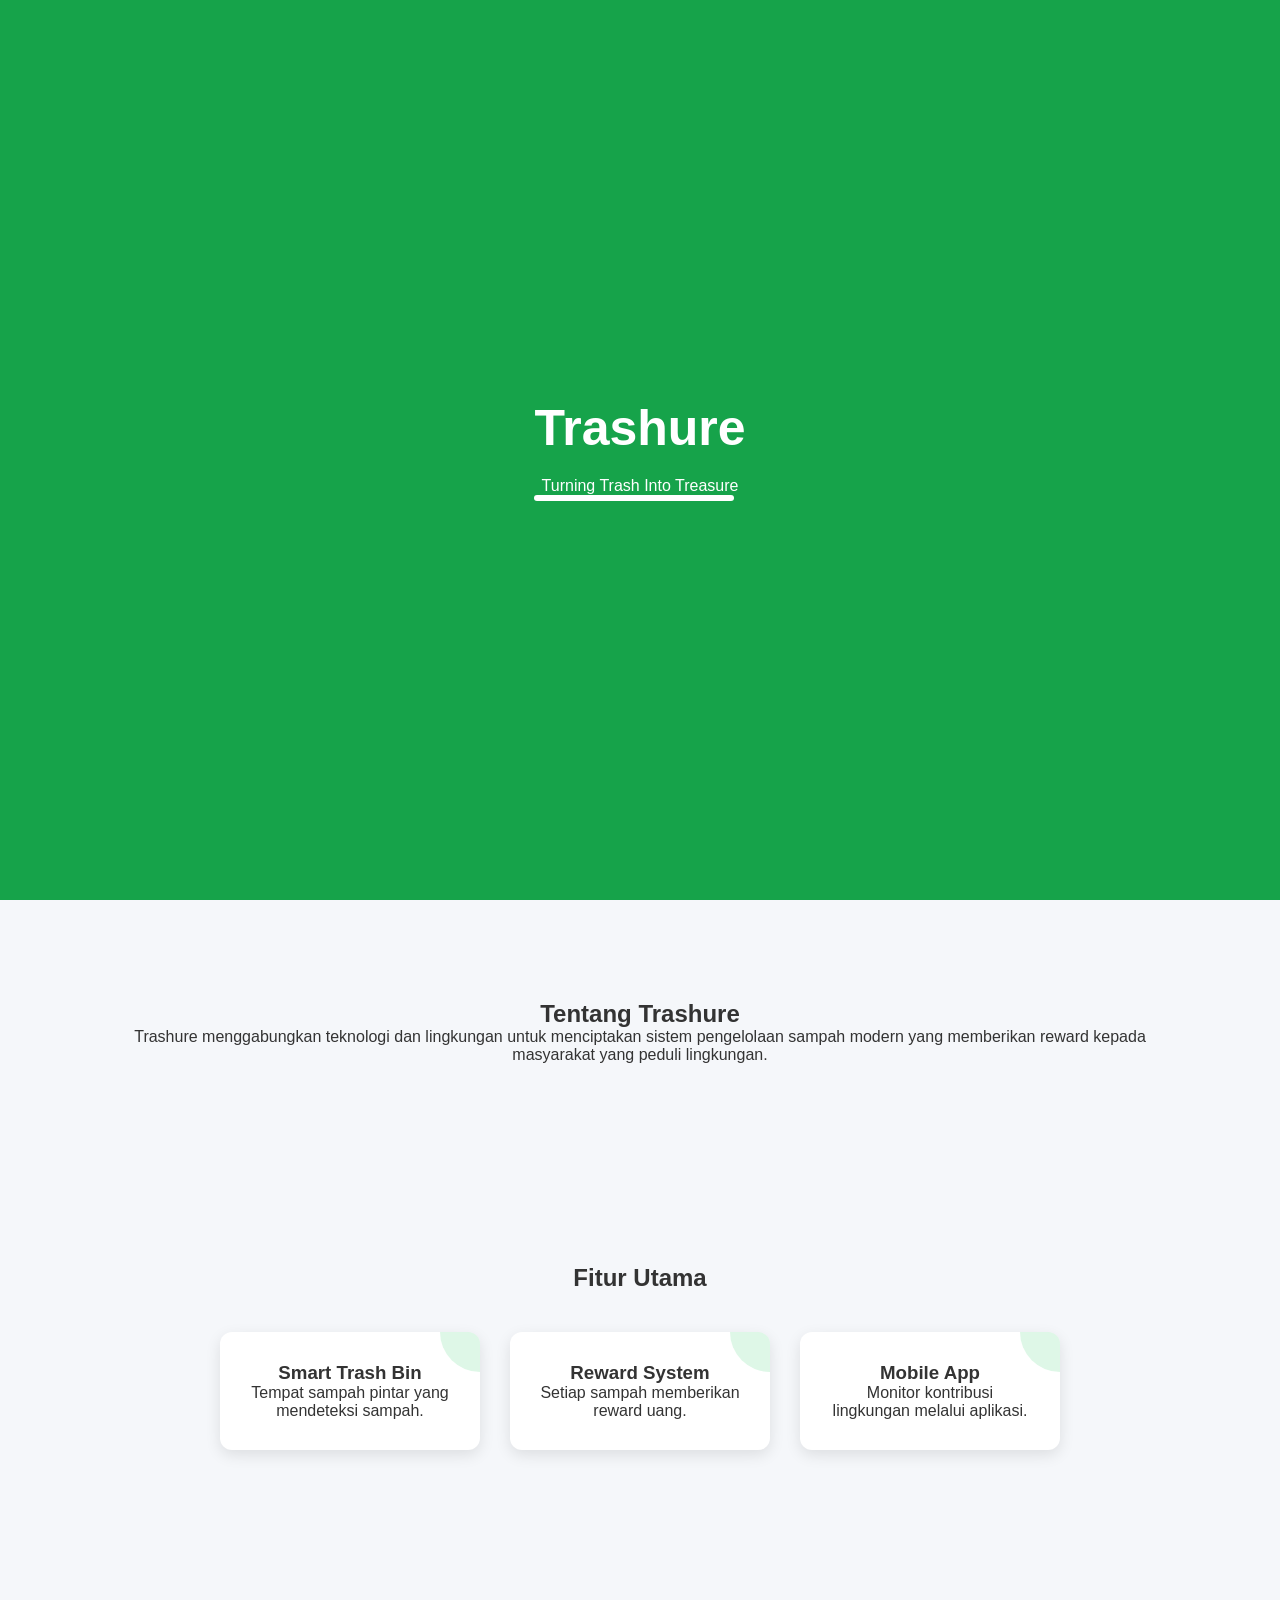
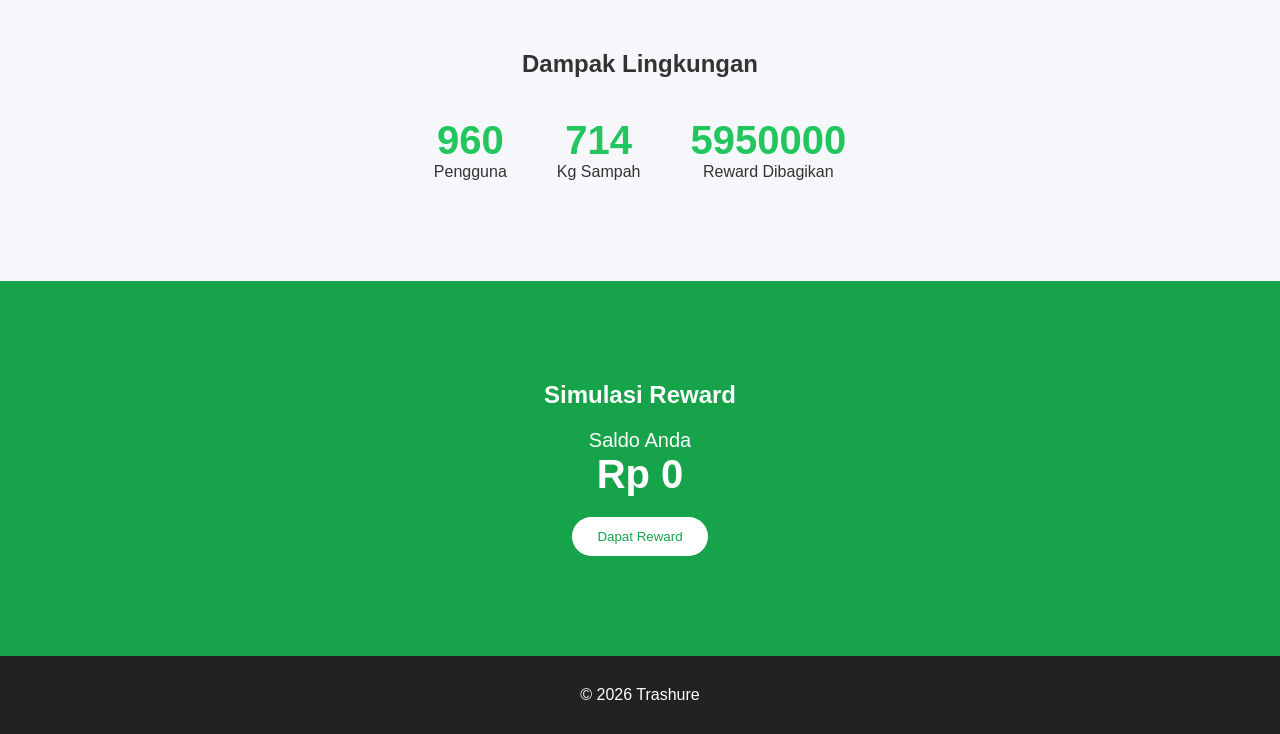
==== index.html @ 523bd2fa "update code" ====
<!DOCTYPE html>
<html lang="id">
<head>
<meta charset="UTF-8">
<meta name="viewport" content="width=device-width, initial-scale=1.0">
<title>Trashure</title>
<link rel="stylesheet" href="style.css">
</head>

<body>

<!-- INTRO SCREEN -->
<div id="intro">
    <div class="intro-content">
        <h1 class="intro-logo">Trashure</h1>
        <p>Turning Trash Into Treasure</p>
        <div class="loader"></div>
    </div>
</div>

<header>
    <div class="logo">Trashure</div>

    <nav id="nav">
        <a href="#home">Home</a>
        <a href="#about">Tentang</a>
        <a href="#features">Fitur</a>
        <a href="#impact">Impact</a>
    </nav>

    <div class="nav-right">
        <button class="download" onclick="downloadApp()">Download App</button>
        <div class="menu" id="menuBtn">☰</div>
    </div>
</header>

<section class="hero" id="home">
    <h1>Ubah Sampah Jadi Uang</h1>
    <p>Trashure adalah platform inovatif yang memberikan reward kepada masyarakat yang membuang sampah dengan benar.</p>

    <div class="hero-buttons">
        <button class="primary" onclick="scrollToSection('features')">Mulai Sekarang</button>
        <button class="secondary" onclick="downloadApp()">Download App</button>
    </div>
</section>

<section class="about reveal" id="about">
    <h2>Tentang Trashure</h2>
    <p>Trashure menggabungkan teknologi dan lingkungan untuk menciptakan sistem pengelolaan sampah modern yang memberikan reward kepada masyarakat yang peduli lingkungan.</p>
</section>

<section class="features reveal" id="features">
    <h2>Fitur Utama</h2>

    <div class="feature-grid">
        <div class="feature">
            <h3>Smart Trash Bin</h3>
            <p>Tempat sampah pintar yang mendeteksi sampah.</p>
        </div>

        <div class="feature">
            <h3>Reward System</h3>
            <p>Setiap sampah memberikan reward uang.</p>
        </div>

        <div class="feature">
            <h3>Mobile App</h3>
            <p>Monitor kontribusi lingkungan melalui aplikasi.</p>
        </div>
    </div>
</section>

<section class="impact reveal" id="impact">
    <h2>Dampak Lingkungan</h2>

    <div class="stats">
        <div class="stat">
            <h3 class="counter" data-target="1500">0</h3>
            <p>Pengguna</p>
        </div>

        <div class="stat">
            <h3 class="counter" data-target="1200">0</h3>
            <p>Kg Sampah</p>
        </div>

        <div class="stat">
            <h3 class="counter" data-target="10000000">0</h3>
            <p>Reward Dibagikan</p>
        </div>
    </div>
</section>

<section class="wallet reveal">
    <h2>Simulasi Reward</h2>

    <div class="balance">
        Saldo Anda
        <h3 id="money">Rp 0</h3>
    </div>

    <button onclick="earnMoney()">Dapat Reward</button>
</section>

<footer>
    <p>© 2026 Trashure</p>
</footer>

<script src="script.js"></script>
</body>
</html>
---- style.css ----
*{
margin:0;
padding:0;
box-sizing:border-box;
font-family:sans-serif;
}

body{
background:#f5f7fa;
color:#333;
overflow-x:hidden;
}

/* INTRO */
#intro{
position:fixed;
top:0;
left:0;
width:100%;
height:100%;
background:#16a34a;
display:flex;
justify-content:center;
align-items:center;
z-index:9999;
transition:1s;
}

.intro-content{
text-align:center;
color:white;
}

.intro-logo{
font-size:50px;
margin-bottom:20px;
animation:zoom 1.5s ease;
}

.loader{
width:200px;
height:6px;
background:rgba(255,255,255,0.3);
border-radius:10px;
overflow:hidden;
}

.loader::after{
content:"";
display:block;
height:100%;
width:0;
background:white;
animation:loading 3s forwards;
}

@keyframes loading{0%{width:0}100%{width:100%}}
@keyframes zoom{0%{transform:scale(0.5);opacity:0}100%{transform:scale(1);opacity:1}}

/* NAVBAR */
header{
display:flex;
justify-content:space-between;
align-items:center;
padding:20px 8%;
background:white;
position:fixed;
width:100%;
top:0;
box-shadow:0 2px 10px rgba(0,0,0,0.1);
z-index:1000;
transition:0.4s ease;
}

header.scrolled{
background:rgba(255,255,255,0.7);
backdrop-filter:blur(10px);
box-shadow:0 4px 20px rgba(0,0,0,0.15);
}

.logo{
font-size:22px;
font-weight:bold;
color:#22c55e;
}

nav{
display:flex;
gap:25px;
}

nav a{
text-decoration:none;
color:#333;
}

.nav-right{
display:flex;
align-items:center;
gap:15px;
}

.download{
background:#22c55e;
color:white;
border:none;
padding:10px 18px;
border-radius:20px;
cursor:pointer;
transition:0.3s ease;
}

.download:hover{
background:#16a34a;
transform:translateY(-3px);
box-shadow:0 5px 15px rgba(22,163,74,0.4);
}

.menu{
display:none;
font-size:24px;
cursor:pointer;
}

/* HERO */
.hero{
height:100vh;
display:flex;
flex-direction:column;
justify-content:center;
align-items:center;
text-align:center;
padding:20px;
background:linear-gradient(135deg,#22c55e,#16a34a);
color:white;
opacity:0;
transition:1.2s ease-in-out;
background-attachment:fixed;
}

.hero.show{
opacity:1;
}

.hero h1{
font-size:48px;
margin-bottom:20px;
}

.hero p{
max-width:600px;
margin-bottom:30px;
}

.hero-buttons{
display:flex;
gap:15px;
}

.primary, .secondary{
transition:0.3s ease;
}

.primary{
background:white;
color:#16a34a;
border:none;
padding:14px 25px;
border-radius:25px;
cursor:pointer;
}

.primary:hover{
box-shadow:0 8px 20px rgba(255,255,255,0.4);
transform:translateY(-3px);
}

.secondary{
background:transparent;
border:2px solid white;
color:white;
padding:14px 25px;
border-radius:25px;
cursor:pointer;
}

.secondary:hover{
background:white;
color:#16a34a;
transform:translateY(-3px);
}

/* SECTIONS */
section{
padding:100px 10%;
text-align:center;
}

.feature-grid{
display:flex;
gap:30px;
justify-content:center;
flex-wrap:wrap;
margin-top:40px;
}

.feature{
background:white;
padding:30px;
border-radius:12px;
width:260px;
box-shadow:0 5px 15px rgba(0,0,0,0.1);
transition:0.3s;
position:relative;
overflow:hidden;
}

.feature:hover{
transform:translateY(-10px);
}

.feature::after{
content:"";
position:absolute;
width:80px;
height:80px;
background:rgba(34,197,94,0.15);
top:-40px;
right:-40px;
border-radius:50%;
transition:0.4s ease;
}

.feature:hover::after{
width:200px;
height:200px;
top:-80px;
right:-80px;
}

/* STATS */
.stats{
display:flex;
justify-content:center;
gap:50px;
flex-wrap:wrap;
margin-top:40px;
}

.stat h3{
font-size:40px;
color:#22c55e;
}

/* WALLET */
.wallet{
background:#16a34a;
color:white;
}

.balance{
font-size:20px;
margin:20px;
}

.balance h3{
font-size:40px;
}

.wallet button{
padding:12px 25px;
border:none;
border-radius:25px;
background:white;
color:#16a34a;
cursor:pointer;
}

/* FOOTER */
footer{
background:#222;
color:white;
padding:30px;
text-align:center;
}

/* REVEAL ANIMATION */
.reveal{
opacity:0;
transform:translateY(40px);
transition:1s;
}

.reveal.active{
opacity:1;
transform:translateY(0);
}

/* MOBILE */
@media(max-width:768px){
nav{
position:absolute;
top:70px;
left:0;
background:white;
width:100%;
flex-direction:column;
align-items:center;
display:none;
padding:20px;
}

nav.show{
display:flex;
}

.menu{
display:block;
}

.hero h1{
font-size:32px;
}

.hero-buttons{
flex-direction:column;
}

section{
padding:80px 20px;
}
}
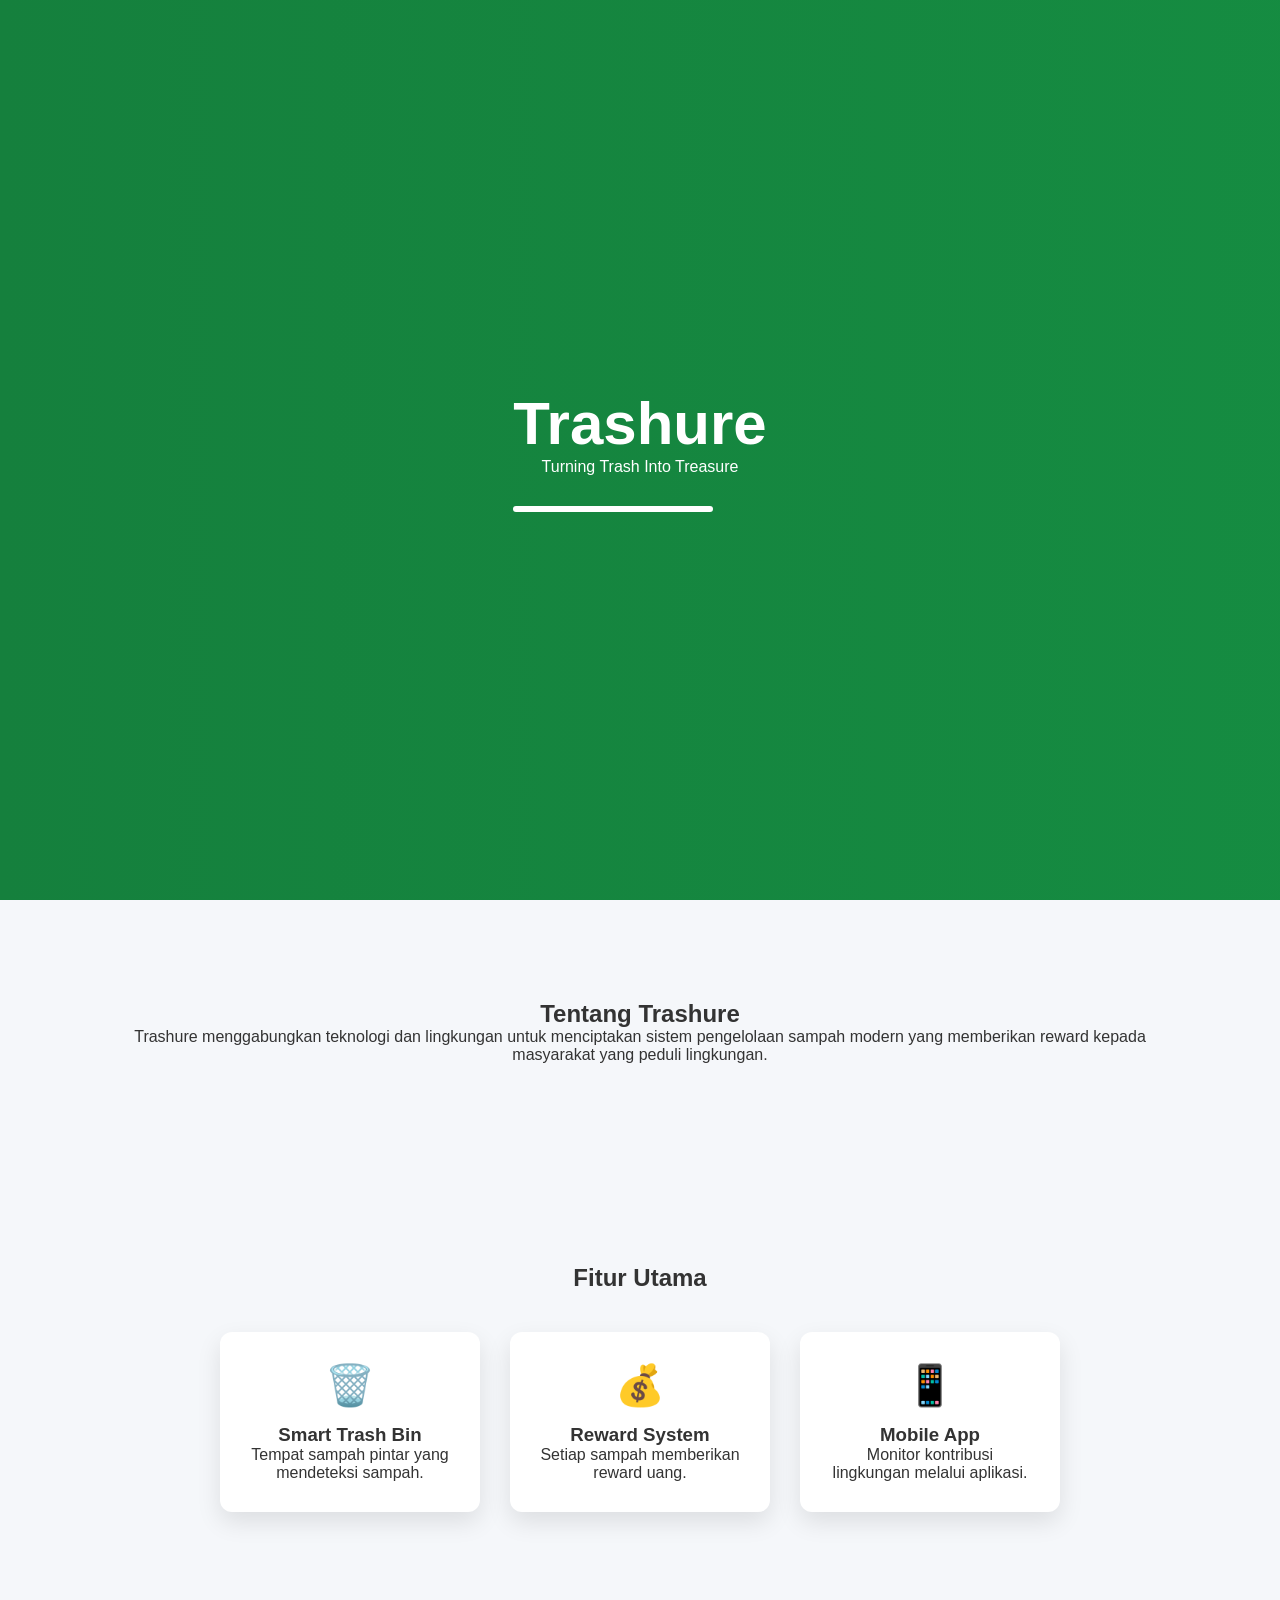
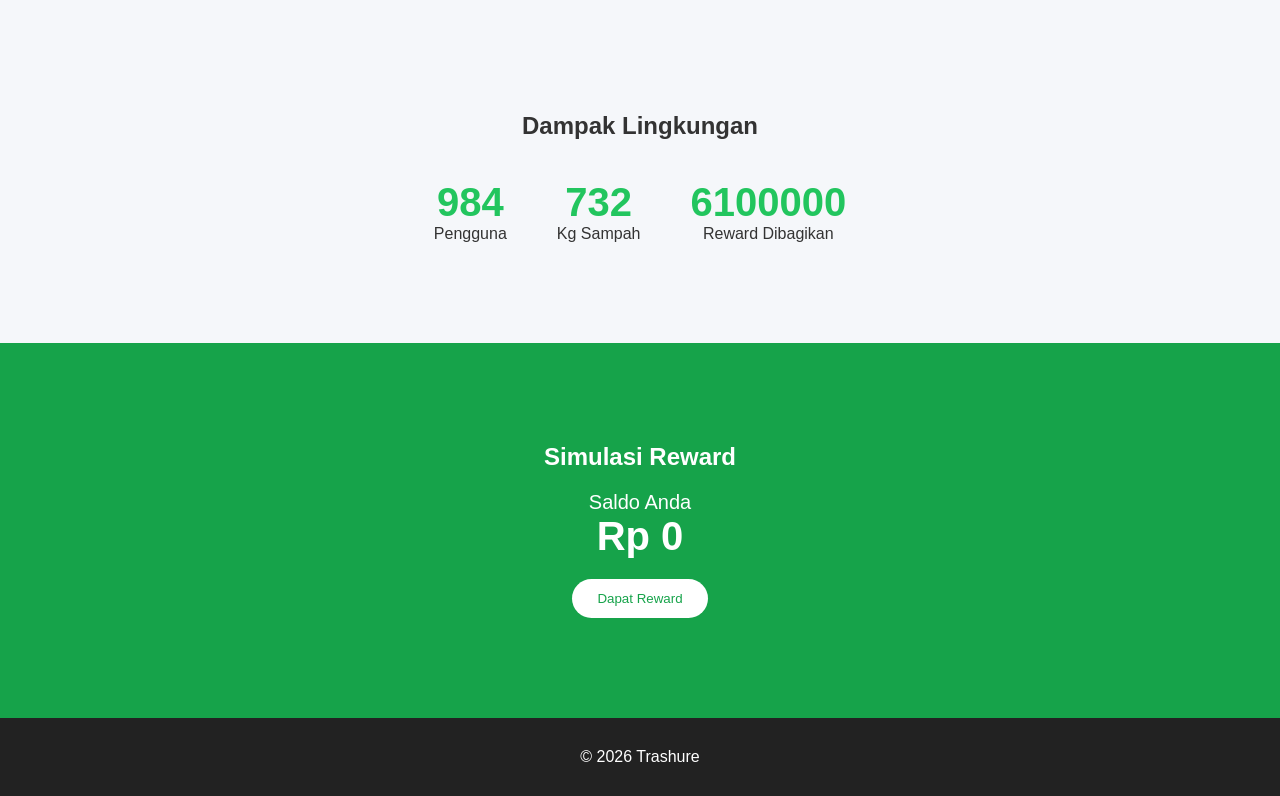
==== commit 5553ee06: "update2 code" ====
--- a/index.html
+++ b/index.html
@@ -11,101 +11,141 @@
 
 <!-- INTRO SCREEN -->
 <div id="intro">
-    <div class="intro-content">
-        <h1 class="intro-logo">Trashure</h1>
-        <p>Turning Trash Into Treasure</p>
-        <div class="loader"></div>
-    </div>
+<div class="intro-content">
+<h1 class="intro-logo">Trashure</h1>
+<p class="intro-tag">Turning Trash Into Treasure</p>
+
+<div class="loader">
+<div class="loading-bar"></div>
+</div>
+
+</div>
 </div>
 
 <header>
-    <div class="logo">Trashure</div>
 
-    <nav id="nav">
-        <a href="#home">Home</a>
-        <a href="#about">Tentang</a>
-        <a href="#features">Fitur</a>
-        <a href="#impact">Impact</a>
-    </nav>
+<div class="logo">Trashure</div>
 
-    <div class="nav-right">
-        <button class="download" onclick="downloadApp()">Download App</button>
-        <div class="menu" id="menuBtn">☰</div>
-    </div>
+<nav id="nav">
+<a href="#home">Home</a>
+<a href="#about">Tentang</a>
+<a href="#features">Fitur</a>
+<a href="#impact">Impact</a>
+</nav>
+
+<div class="nav-right">
+<button class="download" onclick="downloadApp()">Download App</button>
+<div class="menu" id="menuBtn">☰</div>
+</div>
+
 </header>
 
 <section class="hero" id="home">
-    <h1>Ubah Sampah Jadi Uang</h1>
-    <p>Trashure adalah platform inovatif yang memberikan reward kepada masyarakat yang membuang sampah dengan benar.</p>
 
-    <div class="hero-buttons">
-        <button class="primary" onclick="scrollToSection('features')">Mulai Sekarang</button>
-        <button class="secondary" onclick="downloadApp()">Download App</button>
-    </div>
+<h1>Ubah Sampah Jadi Uang</h1>
+
+<p>
+Trashure adalah platform inovatif yang memberikan reward kepada masyarakat 
+yang membuang sampah dengan benar.
+</p>
+
+<div class="hero-buttons">
+
+<button class="primary" onclick="scrollToSection('features')">
+Mulai Sekarang
+</button>
+
+<button class="secondary" onclick="downloadApp()">
+Download App
+</button>
+
+</div>
+
 </section>
 
 <section class="about reveal" id="about">
-    <h2>Tentang Trashure</h2>
-    <p>Trashure menggabungkan teknologi dan lingkungan untuk menciptakan sistem pengelolaan sampah modern yang memberikan reward kepada masyarakat yang peduli lingkungan.</p>
+
+<h2>Tentang Trashure</h2>
+
+<p>
+Trashure menggabungkan teknologi dan lingkungan untuk menciptakan sistem 
+pengelolaan sampah modern yang memberikan reward kepada masyarakat 
+yang peduli lingkungan.
+</p>
+
 </section>
 
 <section class="features reveal" id="features">
-    <h2>Fitur Utama</h2>
 
-    <div class="feature-grid">
-        <div class="feature">
-            <h3>Smart Trash Bin</h3>
-            <p>Tempat sampah pintar yang mendeteksi sampah.</p>
-        </div>
+<h2>Fitur Utama</h2>
 
-        <div class="feature">
-            <h3>Reward System</h3>
-            <p>Setiap sampah memberikan reward uang.</p>
-        </div>
+<div class="feature-grid">
 
-        <div class="feature">
-            <h3>Mobile App</h3>
-            <p>Monitor kontribusi lingkungan melalui aplikasi.</p>
-        </div>
-    </div>
+<div class="feature">
+<div class="icon">🗑️</div>
+<h3>Smart Trash Bin</h3>
+<p>Tempat sampah pintar yang mendeteksi sampah.</p>
+</div>
+
+<div class="feature">
+<div class="icon">💰</div>
+<h3>Reward System</h3>
+<p>Setiap sampah memberikan reward uang.</p>
+</div>
+
+<div class="feature">
+<div class="icon">📱</div>
+<h3>Mobile App</h3>
+<p>Monitor kontribusi lingkungan melalui aplikasi.</p>
+</div>
+
+</div>
+
 </section>
 
 <section class="impact reveal" id="impact">
-    <h2>Dampak Lingkungan</h2>
 
-    <div class="stats">
-        <div class="stat">
-            <h3 class="counter" data-target="1500">0</h3>
-            <p>Pengguna</p>
-        </div>
+<h2>Dampak Lingkungan</h2>
 
-        <div class="stat">
-            <h3 class="counter" data-target="1200">0</h3>
-            <p>Kg Sampah</p>
-        </div>
+<div class="stats">
 
-        <div class="stat">
-            <h3 class="counter" data-target="10000000">0</h3>
-            <p>Reward Dibagikan</p>
-        </div>
-    </div>
+<div class="stat">
+<h3 class="counter" data-target="1500">0</h3>
+<p>Pengguna</p>
+</div>
+
+<div class="stat">
+<h3 class="counter" data-target="1200">0</h3>
+<p>Kg Sampah</p>
+</div>
+
+<div class="stat">
+<h3 class="counter" data-target="10000000">0</h3>
+<p>Reward Dibagikan</p>
+</div>
+
+</div>
+
 </section>
 
 <section class="wallet reveal">
-    <h2>Simulasi Reward</h2>
 
-    <div class="balance">
-        Saldo Anda
-        <h3 id="money">Rp 0</h3>
-    </div>
+<h2>Simulasi Reward</h2>
 
-    <button onclick="earnMoney()">Dapat Reward</button>
+<div class="balance">
+Saldo Anda
+<h3 id="money">Rp 0</h3>
+</div>
+
+<button onclick="earnMoney()">Dapat Reward</button>
+
 </section>
 
 <footer>
-    <p>© 2026 Trashure</p>
+<p>© 2026 Trashure</p>
 </footer>
 
 <script src="script.js"></script>
+
 </body>
 </html>
--- a/style.css
+++ b/style.css
@@ -12,18 +12,32 @@
 }
 
 /* INTRO */
+
 #intro{
 position:fixed;
 top:0;
 left:0;
 width:100%;
 height:100%;
-background:#16a34a;
 display:flex;
 justify-content:center;
 align-items:center;
+
+background:linear-gradient(270deg,#22c55e,#16a34a,#15803d);
+background-size:600% 600%;
+
+animation:gradientMove 6s infinite;
+
 z-index:9999;
 transition:1s;
+}
+
+@keyframes gradientMove{
+
+0%{background-position:0% 50%}
+50%{background-position:100% 50%}
+100%{background-position:0% 50%}
+
 }
 
 .intro-content{
@@ -32,50 +46,90 @@
 }
 
 .intro-logo{
-font-size:50px;
-margin-bottom:20px;
-animation:zoom 1.5s ease;
-}
+
+font-size:60px;
+font-weight:bold;
+
+animation:logoGlow 2s infinite alternate;
+
+}
+
+@keyframes logoGlow{
+
+from{
+text-shadow:0 0 10px rgba(255,255,255,0.5);
+}
+
+to{
+text-shadow:0 0 30px rgba(255,255,255,1);
+}
+
+}
+
+.intro-tag{
+margin-bottom:30px;
+}
+
+/* LOADER */
 
 .loader{
+
 width:200px;
 height:6px;
+
 background:rgba(255,255,255,0.3);
-border-radius:10px;
+
+border-radius:20px;
 overflow:hidden;
-}
-
-.loader::after{
-content:"";
-display:block;
+
+}
+
+.loading-bar{
+
 height:100%;
 width:0;
+
 background:white;
+
 animation:loading 3s forwards;
-}
-
-@keyframes loading{0%{width:0}100%{width:100%}}
-@keyframes zoom{0%{transform:scale(0.5);opacity:0}100%{transform:scale(1);opacity:1}}
+
+}
+
+@keyframes loading{
+
+0%{width:0}
+100%{width:100%}
+
+}
 
 /* NAVBAR */
+
 header{
+
 display:flex;
 justify-content:space-between;
 align-items:center;
+
 padding:20px 8%;
+
 background:white;
+
 position:fixed;
 width:100%;
 top:0;
+
 box-shadow:0 2px 10px rgba(0,0,0,0.1);
+
 z-index:1000;
-transition:0.4s ease;
+
 }
 
 header.scrolled{
-background:rgba(255,255,255,0.7);
+
+background:rgba(255,255,255,0.8);
+
 backdrop-filter:blur(10px);
-box-shadow:0 4px 20px rgba(0,0,0,0.15);
+
 }
 
 .logo{
@@ -90,30 +144,49 @@
 }
 
 nav a{
+
 text-decoration:none;
 color:#333;
-}
-
-.nav-right{
-display:flex;
-align-items:center;
-gap:15px;
-}
+
+transition:0.3s;
+
+}
+
+nav a:hover{
+color:#22c55e;
+}
+
+/* BUTTON */
 
 .download{
+
 background:#22c55e;
 color:white;
+
 border:none;
+
 padding:10px 18px;
+
 border-radius:20px;
+
 cursor:pointer;
-transition:0.3s ease;
+
+transition:0.3s;
+
 }
 
 .download:hover{
-background:#16a34a;
+
 transform:translateY(-3px);
+
 box-shadow:0 5px 15px rgba(22,163,74,0.4);
+
+}
+
+.nav-right{
+display:flex;
+gap:15px;
+align-items:center;
 }
 
 .menu{
@@ -123,19 +196,29 @@
 }
 
 /* HERO */
+
 .hero{
+
 height:100vh;
+
 display:flex;
 flex-direction:column;
+
 justify-content:center;
 align-items:center;
+
 text-align:center;
+
 padding:20px;
+
 background:linear-gradient(135deg,#22c55e,#16a34a);
+
 color:white;
+
 opacity:0;
-transition:1.2s ease-in-out;
-background-attachment:fixed;
+
+transition:1s;
+
 }
 
 .hero.show{
@@ -143,171 +226,258 @@
 }
 
 .hero h1{
+
 font-size:48px;
+
 margin-bottom:20px;
+
+animation:float 4s infinite ease-in-out;
+
+}
+
+@keyframes float{
+
+0%{transform:translateY(0)}
+
+50%{transform:translateY(-10px)}
+
+100%{transform:translateY(0)}
+
 }
 
 .hero p{
+
 max-width:600px;
 margin-bottom:30px;
+
 }
 
 .hero-buttons{
+
 display:flex;
 gap:15px;
-}
-
-.primary, .secondary{
-transition:0.3s ease;
-}
+
+}
+
+/* BUTTON HERO */
 
 .primary{
+
 background:white;
+
 color:#16a34a;
+
 border:none;
+
 padding:14px 25px;
+
 border-radius:25px;
+
 cursor:pointer;
-}
-
-.primary:hover{
-box-shadow:0 8px 20px rgba(255,255,255,0.4);
+
+}
+
+.secondary{
+
+background:transparent;
+
+border:2px solid white;
+
+color:white;
+
+padding:14px 25px;
+
+border-radius:25px;
+
+cursor:pointer;
+
+}
+
+.primary:hover,
+.secondary:hover{
+
 transform:translateY(-3px);
-}
-
-.secondary{
-background:transparent;
-border:2px solid white;
+
+}
+
+/* SECTION */
+
+section{
+
+padding:100px 10%;
+
+text-align:center;
+
+}
+
+/* FEATURES */
+
+.feature-grid{
+
+display:flex;
+
+gap:30px;
+
+justify-content:center;
+
+flex-wrap:wrap;
+
+margin-top:40px;
+
+}
+
+.feature{
+
+background:white;
+
+padding:30px;
+
+border-radius:12px;
+
+width:260px;
+
+box-shadow:0 10px 25px rgba(0,0,0,0.1);
+
+transition:0.3s;
+
+}
+
+.feature:hover{
+
+transform:translateY(-10px) scale(1.03);
+
+box-shadow:0 20px 40px rgba(0,0,0,0.15);
+
+}
+
+.icon{
+
+font-size:40px;
+
+margin-bottom:15px;
+
+}
+
+/* STATS */
+
+.stats{
+
+display:flex;
+
+justify-content:center;
+
+gap:50px;
+
+flex-wrap:wrap;
+
+margin-top:40px;
+
+}
+
+.stat h3{
+
+font-size:40px;
+
+color:#22c55e;
+
+}
+
+/* WALLET */
+
+.wallet{
+
+background:#16a34a;
+
 color:white;
-padding:14px 25px;
+
+}
+
+.balance{
+
+font-size:20px;
+
+margin:20px;
+
+}
+
+.balance h3{
+
+font-size:40px;
+
+}
+
+.wallet button{
+
+padding:12px 25px;
+
+border:none;
+
 border-radius:25px;
+
+background:white;
+
+color:#16a34a;
+
 cursor:pointer;
-}
-
-.secondary:hover{
-background:white;
-color:#16a34a;
-transform:translateY(-3px);
-}
-
-/* SECTIONS */
-section{
-padding:100px 10%;
+
+}
+
+/* FOOTER */
+
+footer{
+
+background:#222;
+
+color:white;
+
+padding:30px;
+
 text-align:center;
-}
-
-.feature-grid{
-display:flex;
-gap:30px;
-justify-content:center;
-flex-wrap:wrap;
-margin-top:40px;
-}
-
-.feature{
-background:white;
-padding:30px;
-border-radius:12px;
-width:260px;
-box-shadow:0 5px 15px rgba(0,0,0,0.1);
-transition:0.3s;
-position:relative;
-overflow:hidden;
-}
-
-.feature:hover{
-transform:translateY(-10px);
-}
-
-.feature::after{
-content:"";
-position:absolute;
-width:80px;
-height:80px;
-background:rgba(34,197,94,0.15);
-top:-40px;
-right:-40px;
-border-radius:50%;
-transition:0.4s ease;
-}
-
-.feature:hover::after{
-width:200px;
-height:200px;
-top:-80px;
-right:-80px;
-}
-
-/* STATS */
-.stats{
-display:flex;
-justify-content:center;
-gap:50px;
-flex-wrap:wrap;
-margin-top:40px;
-}
-
-.stat h3{
-font-size:40px;
-color:#22c55e;
-}
-
-/* WALLET */
-.wallet{
-background:#16a34a;
-color:white;
-}
-
-.balance{
-font-size:20px;
-margin:20px;
-}
-
-.balance h3{
-font-size:40px;
-}
-
-.wallet button{
-padding:12px 25px;
-border:none;
-border-radius:25px;
-background:white;
-color:#16a34a;
-cursor:pointer;
-}
-
-/* FOOTER */
-footer{
-background:#222;
-color:white;
-padding:30px;
-text-align:center;
-}
-
-/* REVEAL ANIMATION */
+
+}
+
+/* SCROLL ANIMATION */
+
 .reveal{
+
 opacity:0;
+
 transform:translateY(40px);
+
 transition:1s;
+
 }
 
 .reveal.active{
+
 opacity:1;
+
 transform:translateY(0);
+
 }
 
 /* MOBILE */
+
 @media(max-width:768px){
+
 nav{
+
 position:absolute;
 top:70px;
 left:0;
+
 background:white;
+
 width:100%;
+
 flex-direction:column;
+
 align-items:center;
+
 display:none;
+
 padding:20px;
+
 }
 
 nav.show{
@@ -329,4 +499,5 @@
 section{
 padding:80px 20px;
 }
+
 }
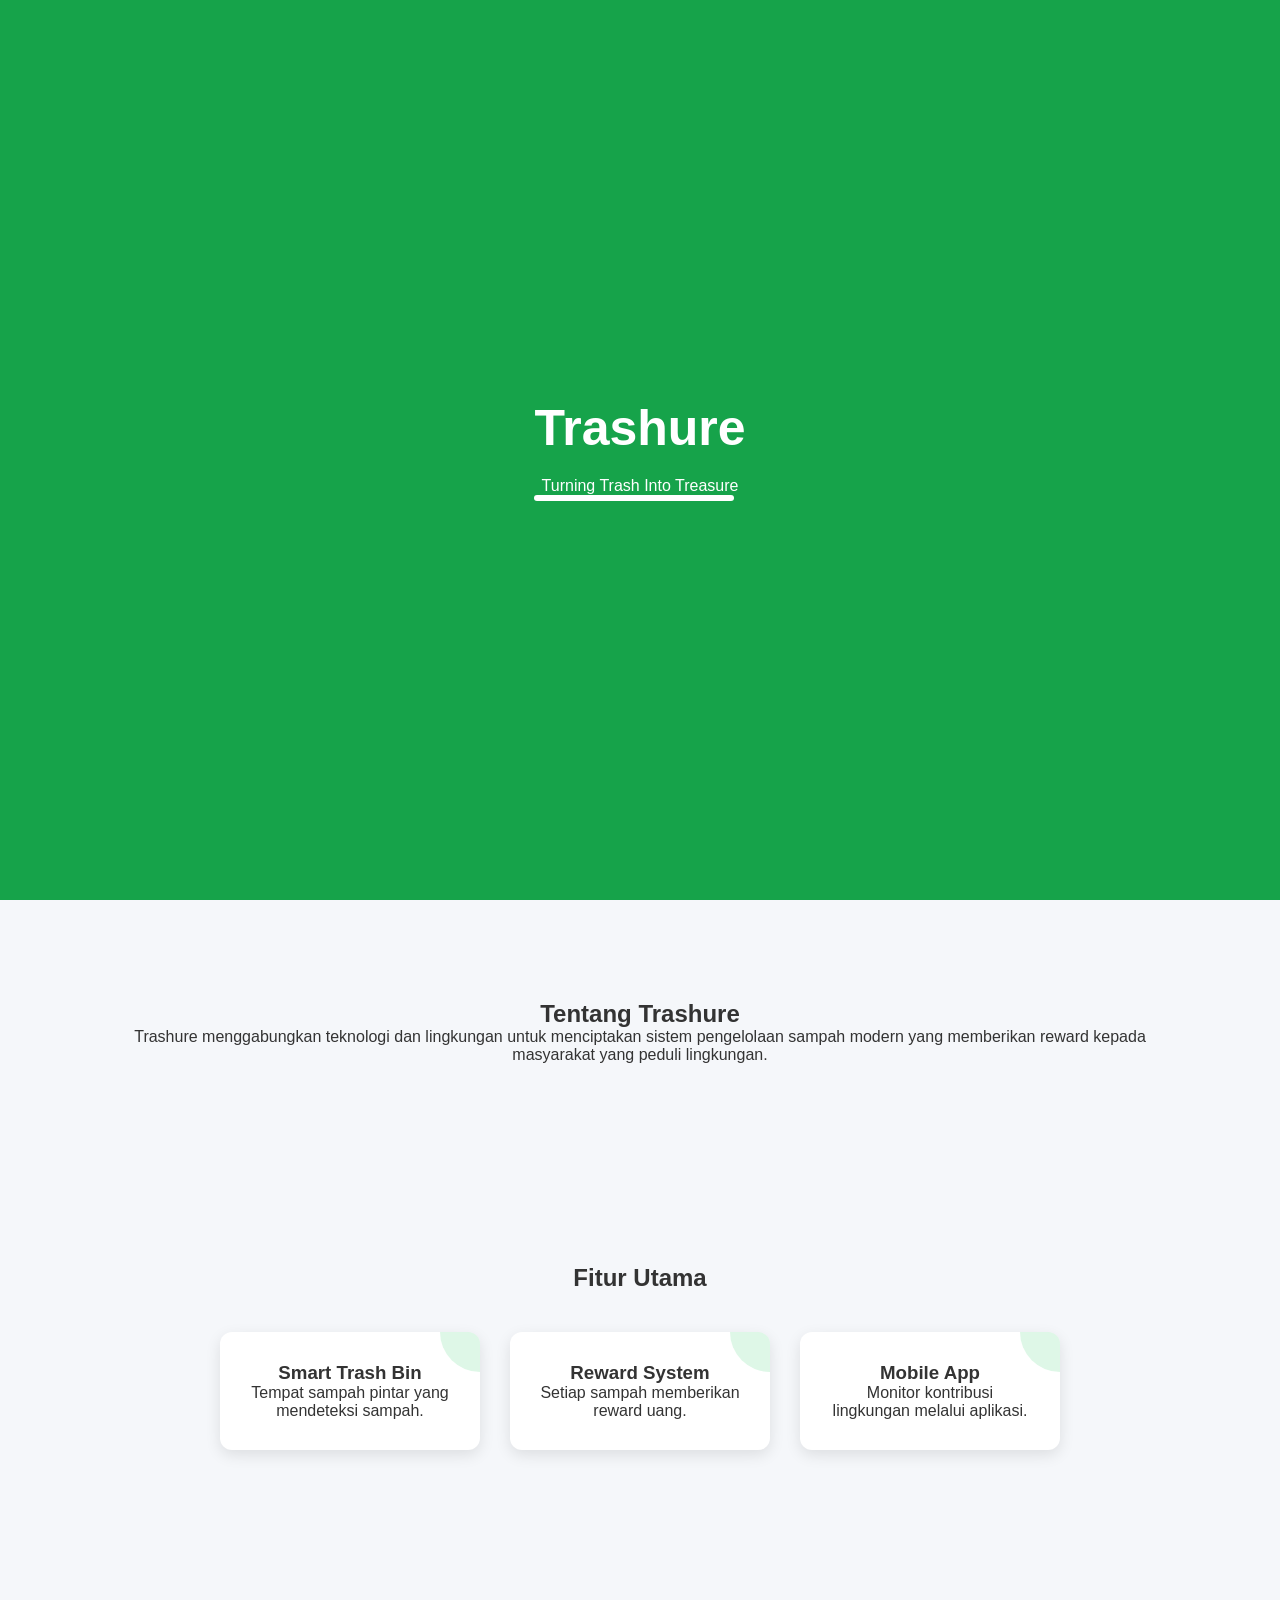
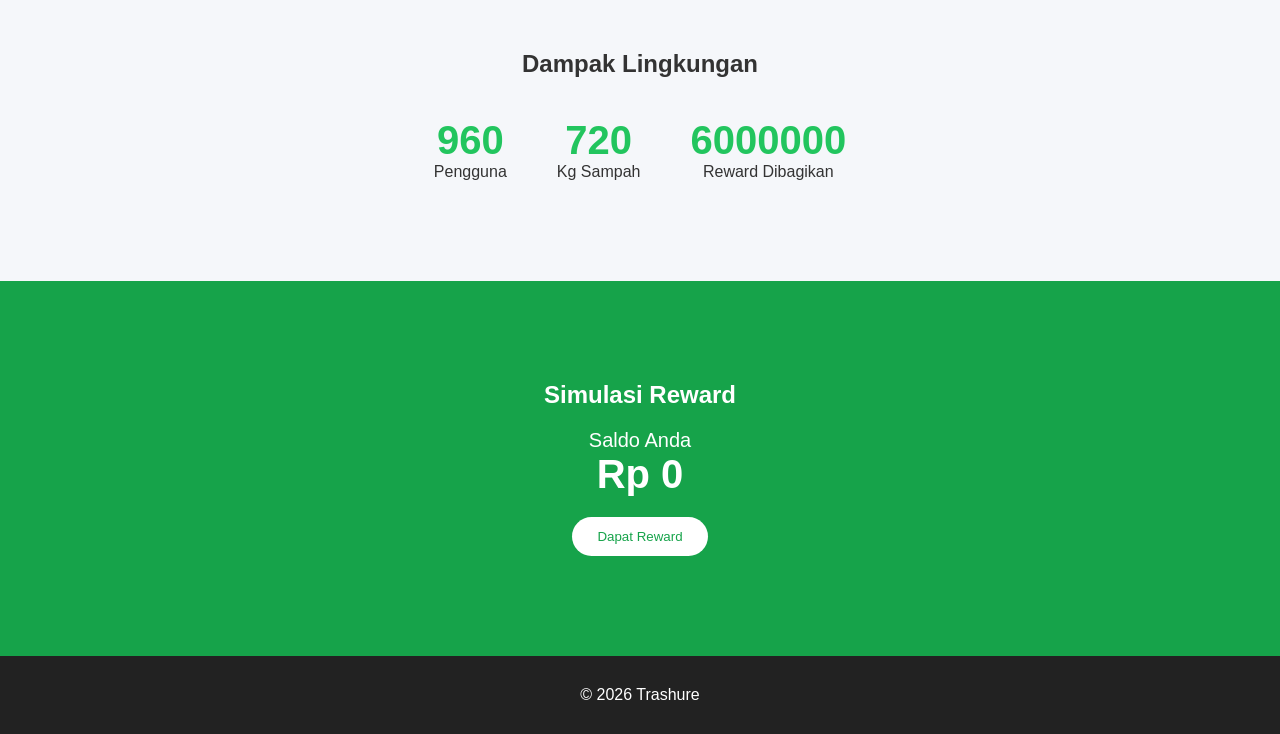
==== commit f65cbbd3: "update3 code" ====
--- a/index.html
+++ b/index.html
@@ -11,141 +11,101 @@
 
 <!-- INTRO SCREEN -->
 <div id="intro">
-<div class="intro-content">
-<h1 class="intro-logo">Trashure</h1>
-<p class="intro-tag">Turning Trash Into Treasure</p>
-
-<div class="loader">
-<div class="loading-bar"></div>
-</div>
-
-</div>
+    <div class="intro-content">
+        <h1 class="intro-logo">Trashure</h1>
+        <p>Turning Trash Into Treasure</p>
+        <div class="loader"></div>
+    </div>
 </div>
 
 <header>
+    <div class="logo">Trashure</div>
 
-<div class="logo">Trashure</div>
+    <nav id="nav">
+        <a href="#home">Home</a>
+        <a href="#about">Tentang</a>
+        <a href="#features">Fitur</a>
+        <a href="#impact">Impact</a>
+    </nav>
 
-<nav id="nav">
-<a href="#home">Home</a>
-<a href="#about">Tentang</a>
-<a href="#features">Fitur</a>
-<a href="#impact">Impact</a>
-</nav>
-
-<div class="nav-right">
-<button class="download" onclick="downloadApp()">Download App</button>
-<div class="menu" id="menuBtn">☰</div>
-</div>
-
+    <div class="nav-right">
+        <button class="download" onclick="downloadApp()">Download App</button>
+        <div class="menu" id="menuBtn">☰</div>
+    </div>
 </header>
 
 <section class="hero" id="home">
+    <h1>Ubah Sampah Jadi Uang</h1>
+    <p>Trashure adalah platform inovatif yang memberikan reward kepada masyarakat yang membuang sampah dengan benar.</p>
 
-<h1>Ubah Sampah Jadi Uang</h1>
-
-<p>
-Trashure adalah platform inovatif yang memberikan reward kepada masyarakat 
-yang membuang sampah dengan benar.
-</p>
-
-<div class="hero-buttons">
-
-<button class="primary" onclick="scrollToSection('features')">
-Mulai Sekarang
-</button>
-
-<button class="secondary" onclick="downloadApp()">
-Download App
-</button>
-
-</div>
-
+    <div class="hero-buttons">
+        <button class="primary" onclick="scrollToSection('features')">Mulai Sekarang</button>
+        <button class="secondary" onclick="downloadApp()">Download App</button>
+    </div>
 </section>
 
 <section class="about reveal" id="about">
-
-<h2>Tentang Trashure</h2>
-
-<p>
-Trashure menggabungkan teknologi dan lingkungan untuk menciptakan sistem 
-pengelolaan sampah modern yang memberikan reward kepada masyarakat 
-yang peduli lingkungan.
-</p>
-
+    <h2>Tentang Trashure</h2>
+    <p>Trashure menggabungkan teknologi dan lingkungan untuk menciptakan sistem pengelolaan sampah modern yang memberikan reward kepada masyarakat yang peduli lingkungan.</p>
 </section>
 
 <section class="features reveal" id="features">
+    <h2>Fitur Utama</h2>
 
-<h2>Fitur Utama</h2>
+    <div class="feature-grid">
+        <div class="feature">
+            <h3>Smart Trash Bin</h3>
+            <p>Tempat sampah pintar yang mendeteksi sampah.</p>
+        </div>
 
-<div class="feature-grid">
+        <div class="feature">
+            <h3>Reward System</h3>
+            <p>Setiap sampah memberikan reward uang.</p>
+        </div>
 
-<div class="feature">
-<div class="icon">🗑️</div>
-<h3>Smart Trash Bin</h3>
-<p>Tempat sampah pintar yang mendeteksi sampah.</p>
-</div>
-
-<div class="feature">
-<div class="icon">💰</div>
-<h3>Reward System</h3>
-<p>Setiap sampah memberikan reward uang.</p>
-</div>
-
-<div class="feature">
-<div class="icon">📱</div>
-<h3>Mobile App</h3>
-<p>Monitor kontribusi lingkungan melalui aplikasi.</p>
-</div>
-
-</div>
-
+        <div class="feature">
+            <h3>Mobile App</h3>
+            <p>Monitor kontribusi lingkungan melalui aplikasi.</p>
+        </div>
+    </div>
 </section>
 
 <section class="impact reveal" id="impact">
+    <h2>Dampak Lingkungan</h2>
 
-<h2>Dampak Lingkungan</h2>
+    <div class="stats">
+        <div class="stat">
+            <h3 class="counter" data-target="1500">0</h3>
+            <p>Pengguna</p>
+        </div>
 
-<div class="stats">
+        <div class="stat">
+            <h3 class="counter" data-target="1200">0</h3>
+            <p>Kg Sampah</p>
+        </div>
 
-<div class="stat">
-<h3 class="counter" data-target="1500">0</h3>
-<p>Pengguna</p>
-</div>
-
-<div class="stat">
-<h3 class="counter" data-target="1200">0</h3>
-<p>Kg Sampah</p>
-</div>
-
-<div class="stat">
-<h3 class="counter" data-target="10000000">0</h3>
-<p>Reward Dibagikan</p>
-</div>
-
-</div>
-
+        <div class="stat">
+            <h3 class="counter" data-target="10000000">0</h3>
+            <p>Reward Dibagikan</p>
+        </div>
+    </div>
 </section>
 
 <section class="wallet reveal">
+    <h2>Simulasi Reward</h2>
 
-<h2>Simulasi Reward</h2>
+    <div class="balance">
+        Saldo Anda
+        <h3 id="money">Rp 0</h3>
+    </div>
 
-<div class="balance">
-Saldo Anda
-<h3 id="money">Rp 0</h3>
-</div>
-
-<button onclick="earnMoney()">Dapat Reward</button>
-
+    <button onclick="earnMoney()">Dapat Reward</button>
 </section>
 
 <footer>
-<p>© 2026 Trashure</p>
+    <p>© 2026 Trashure</p>
 </footer>
 
 <script src="script.js"></script>
-
 </body>
 </html>
--- a/style.css
+++ b/style.css
@@ -12,124 +12,70 @@
 }
 
 /* INTRO */
-
 #intro{
 position:fixed;
 top:0;
 left:0;
 width:100%;
 height:100%;
+background:#16a34a;
 display:flex;
 justify-content:center;
 align-items:center;
-
-background:linear-gradient(270deg,#22c55e,#16a34a,#15803d);
-background-size:600% 600%;
-
-animation:gradientMove 6s infinite;
-
 z-index:9999;
 transition:1s;
 }
 
-@keyframes gradientMove{
-
-0%{background-position:0% 50%}
-50%{background-position:100% 50%}
-100%{background-position:0% 50%}
-
-}
-
 .intro-content{
 text-align:center;
 color:white;
 }
 
 .intro-logo{
-
-font-size:60px;
-font-weight:bold;
-
-animation:logoGlow 2s infinite alternate;
-
-}
-
-@keyframes logoGlow{
-
-from{
-text-shadow:0 0 10px rgba(255,255,255,0.5);
-}
-
-to{
-text-shadow:0 0 30px rgba(255,255,255,1);
-}
-
-}
-
-.intro-tag{
-margin-bottom:30px;
-}
-
-/* LOADER */
+font-size:50px;
+margin-bottom:20px;
+animation:zoom 1.5s ease;
+}
 
 .loader{
-
 width:200px;
 height:6px;
-
 background:rgba(255,255,255,0.3);
-
-border-radius:20px;
+border-radius:10px;
 overflow:hidden;
-
-}
-
-.loading-bar{
-
+}
+
+.loader::after{
+content:"";
+display:block;
 height:100%;
 width:0;
-
-background:white;
-
+background:white;
 animation:loading 3s forwards;
-
-}
-
-@keyframes loading{
-
-0%{width:0}
-100%{width:100%}
-
-}
+}
+
+@keyframes loading{0%{width:0}100%{width:100%}}
+@keyframes zoom{0%{transform:scale(0.5);opacity:0}100%{transform:scale(1);opacity:1}}
 
 /* NAVBAR */
-
 header{
-
 display:flex;
 justify-content:space-between;
 align-items:center;
-
 padding:20px 8%;
-
-background:white;
-
+background:white;
 position:fixed;
 width:100%;
 top:0;
-
 box-shadow:0 2px 10px rgba(0,0,0,0.1);
-
 z-index:1000;
-
+transition:0.4s ease;
 }
 
 header.scrolled{
-
-background:rgba(255,255,255,0.8);
-
+background:rgba(255,255,255,0.7);
 backdrop-filter:blur(10px);
-
+box-shadow:0 4px 20px rgba(0,0,0,0.15);
 }
 
 .logo{
@@ -144,49 +90,30 @@
 }
 
 nav a{
-
 text-decoration:none;
 color:#333;
-
-transition:0.3s;
-
-}
-
-nav a:hover{
-color:#22c55e;
-}
-
-/* BUTTON */
+}
+
+.nav-right{
+display:flex;
+align-items:center;
+gap:15px;
+}
 
 .download{
-
 background:#22c55e;
 color:white;
-
 border:none;
-
 padding:10px 18px;
-
 border-radius:20px;
-
-cursor:pointer;
-
-transition:0.3s;
-
+cursor:pointer;
+transition:0.3s ease;
 }
 
 .download:hover{
-
+background:#16a34a;
 transform:translateY(-3px);
-
 box-shadow:0 5px 15px rgba(22,163,74,0.4);
-
-}
-
-.nav-right{
-display:flex;
-gap:15px;
-align-items:center;
 }
 
 .menu{
@@ -196,29 +123,19 @@
 }
 
 /* HERO */
-
 .hero{
-
 height:100vh;
-
 display:flex;
 flex-direction:column;
-
 justify-content:center;
 align-items:center;
-
 text-align:center;
-
 padding:20px;
-
 background:linear-gradient(135deg,#22c55e,#16a34a);
-
-color:white;
-
+color:white;
 opacity:0;
-
-transition:1s;
-
+transition:1.2s ease-in-out;
+background-attachment:fixed;
 }
 
 .hero.show{
@@ -226,258 +143,171 @@
 }
 
 .hero h1{
-
 font-size:48px;
-
 margin-bottom:20px;
-
-animation:float 4s infinite ease-in-out;
-
-}
-
-@keyframes float{
-
-0%{transform:translateY(0)}
-
-50%{transform:translateY(-10px)}
-
-100%{transform:translateY(0)}
-
 }
 
 .hero p{
-
 max-width:600px;
 margin-bottom:30px;
-
 }
 
 .hero-buttons{
-
 display:flex;
 gap:15px;
-
-}
-
-/* BUTTON HERO */
+}
+
+.primary, .secondary{
+transition:0.3s ease;
+}
 
 .primary{
-
-background:white;
-
+background:white;
 color:#16a34a;
-
 border:none;
-
 padding:14px 25px;
-
 border-radius:25px;
-
-cursor:pointer;
-
+cursor:pointer;
+}
+
+.primary:hover{
+box-shadow:0 8px 20px rgba(255,255,255,0.4);
+transform:translateY(-3px);
 }
 
 .secondary{
-
 background:transparent;
-
 border:2px solid white;
-
-color:white;
-
+color:white;
 padding:14px 25px;
-
 border-radius:25px;
-
-cursor:pointer;
-
-}
-
-.primary:hover,
+cursor:pointer;
+}
+
 .secondary:hover{
-
+background:white;
+color:#16a34a;
 transform:translateY(-3px);
-
-}
-
-/* SECTION */
-
+}
+
+/* SECTIONS */
 section{
-
 padding:100px 10%;
-
 text-align:center;
-
-}
-
-/* FEATURES */
+}
 
 .feature-grid{
-
-display:flex;
-
+display:flex;
 gap:30px;
-
 justify-content:center;
-
 flex-wrap:wrap;
-
 margin-top:40px;
-
 }
 
 .feature{
-
-background:white;
-
+background:white;
 padding:30px;
-
 border-radius:12px;
-
 width:260px;
-
-box-shadow:0 10px 25px rgba(0,0,0,0.1);
-
+box-shadow:0 5px 15px rgba(0,0,0,0.1);
 transition:0.3s;
-
+position:relative;
+overflow:hidden;
 }
 
 .feature:hover{
-
-transform:translateY(-10px) scale(1.03);
-
-box-shadow:0 20px 40px rgba(0,0,0,0.15);
-
-}
-
-.icon{
-
+transform:translateY(-10px);
+}
+
+.feature::after{
+content:"";
+position:absolute;
+width:80px;
+height:80px;
+background:rgba(34,197,94,0.15);
+top:-40px;
+right:-40px;
+border-radius:50%;
+transition:0.4s ease;
+}
+
+.feature:hover::after{
+width:200px;
+height:200px;
+top:-80px;
+right:-80px;
+}
+
+/* STATS */
+.stats{
+display:flex;
+justify-content:center;
+gap:50px;
+flex-wrap:wrap;
+margin-top:40px;
+}
+
+.stat h3{
 font-size:40px;
-
-margin-bottom:15px;
-
-}
-
-/* STATS */
-
-.stats{
-
-display:flex;
-
-justify-content:center;
-
-gap:50px;
-
-flex-wrap:wrap;
-
-margin-top:40px;
-
-}
-
-.stat h3{
-
+color:#22c55e;
+}
+
+/* WALLET */
+.wallet{
+background:#16a34a;
+color:white;
+}
+
+.balance{
+font-size:20px;
+margin:20px;
+}
+
+.balance h3{
 font-size:40px;
-
-color:#22c55e;
-
-}
-
-/* WALLET */
-
-.wallet{
-
-background:#16a34a;
-
-color:white;
-
-}
-
-.balance{
-
-font-size:20px;
-
-margin:20px;
-
-}
-
-.balance h3{
-
-font-size:40px;
-
 }
 
 .wallet button{
-
 padding:12px 25px;
-
 border:none;
-
 border-radius:25px;
-
-background:white;
-
+background:white;
 color:#16a34a;
-
-cursor:pointer;
-
+cursor:pointer;
 }
 
 /* FOOTER */
-
 footer{
-
 background:#222;
-
-color:white;
-
+color:white;
 padding:30px;
-
 text-align:center;
-
-}
-
-/* SCROLL ANIMATION */
-
+}
+
+/* REVEAL ANIMATION */
 .reveal{
-
 opacity:0;
-
 transform:translateY(40px);
-
 transition:1s;
-
 }
 
 .reveal.active{
-
 opacity:1;
-
 transform:translateY(0);
-
 }
 
 /* MOBILE */
-
 @media(max-width:768px){
-
 nav{
-
 position:absolute;
 top:70px;
 left:0;
-
-background:white;
-
+background:white;
 width:100%;
-
 flex-direction:column;
-
-align-items:center;
-
+align-items:center;
 display:none;
-
 padding:20px;
-
 }
 
 nav.show{
@@ -499,5 +329,4 @@
 section{
 padding:80px 20px;
 }
-
 }
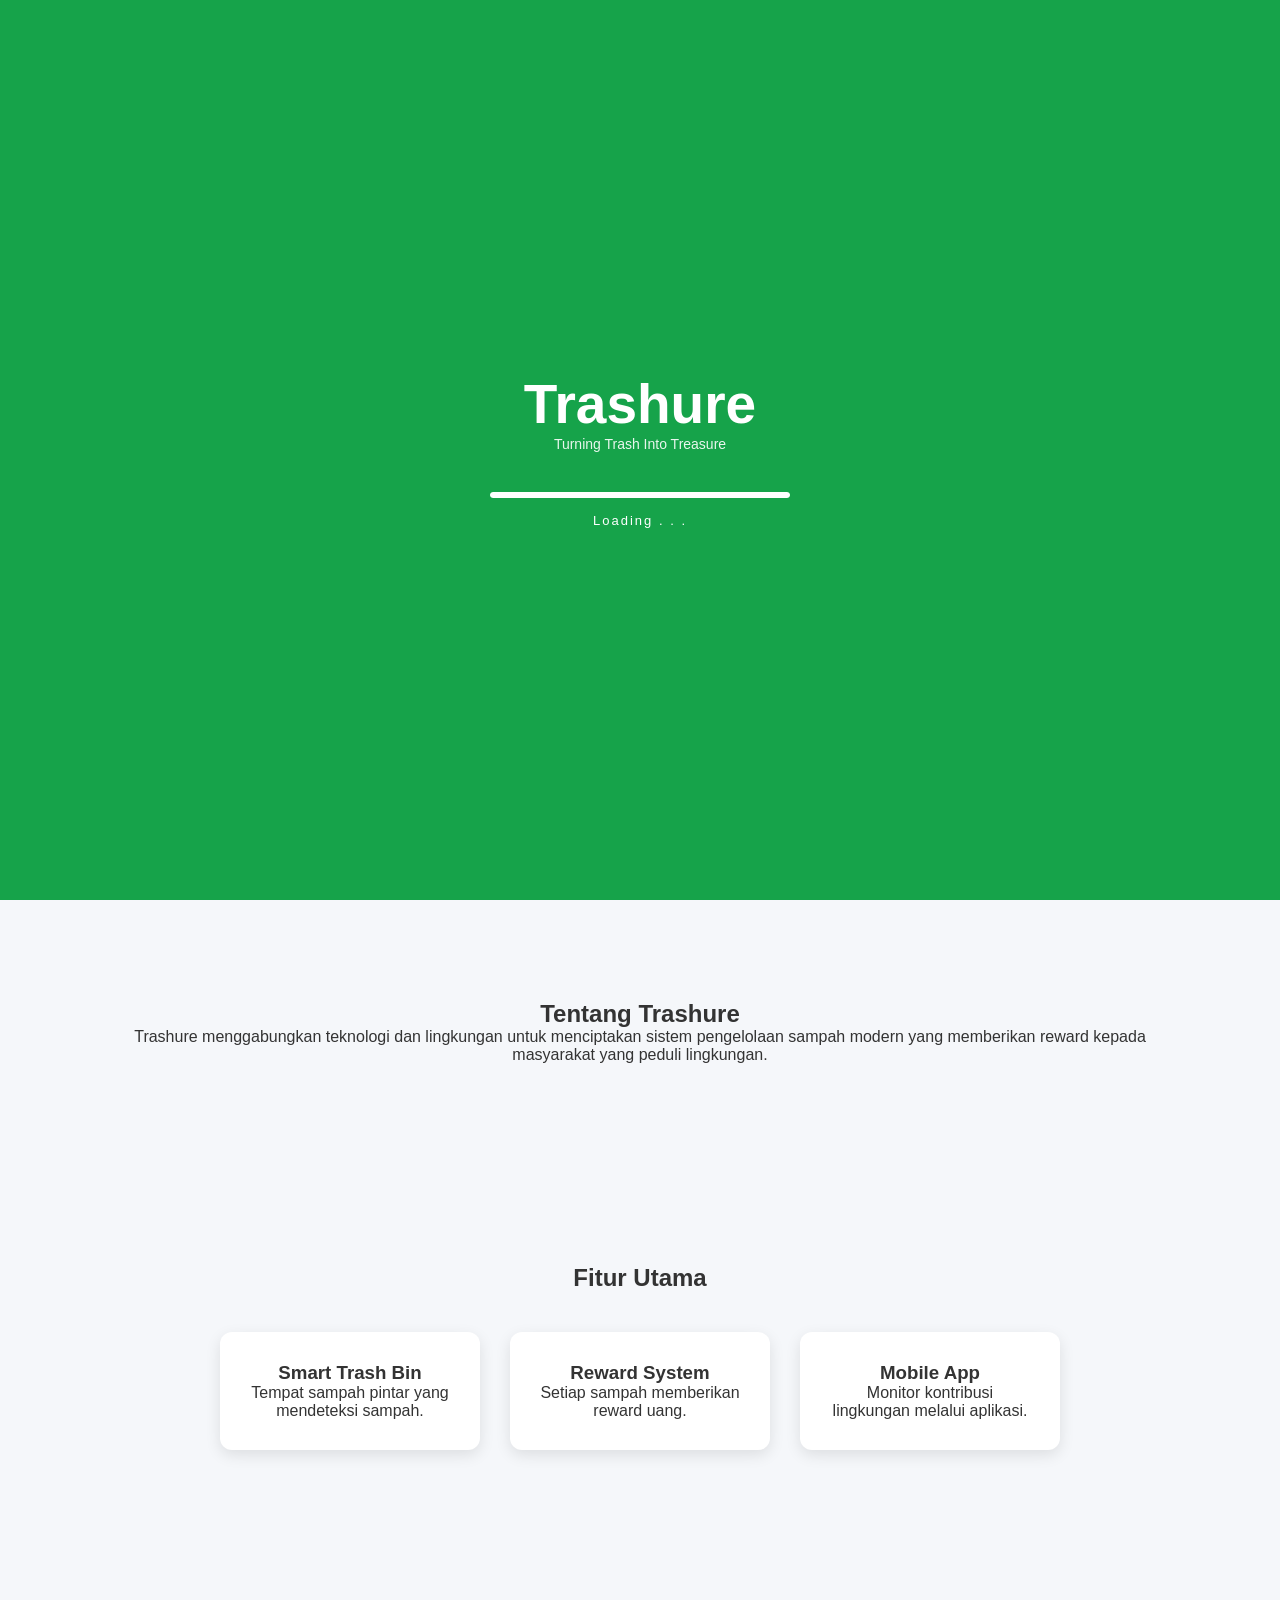
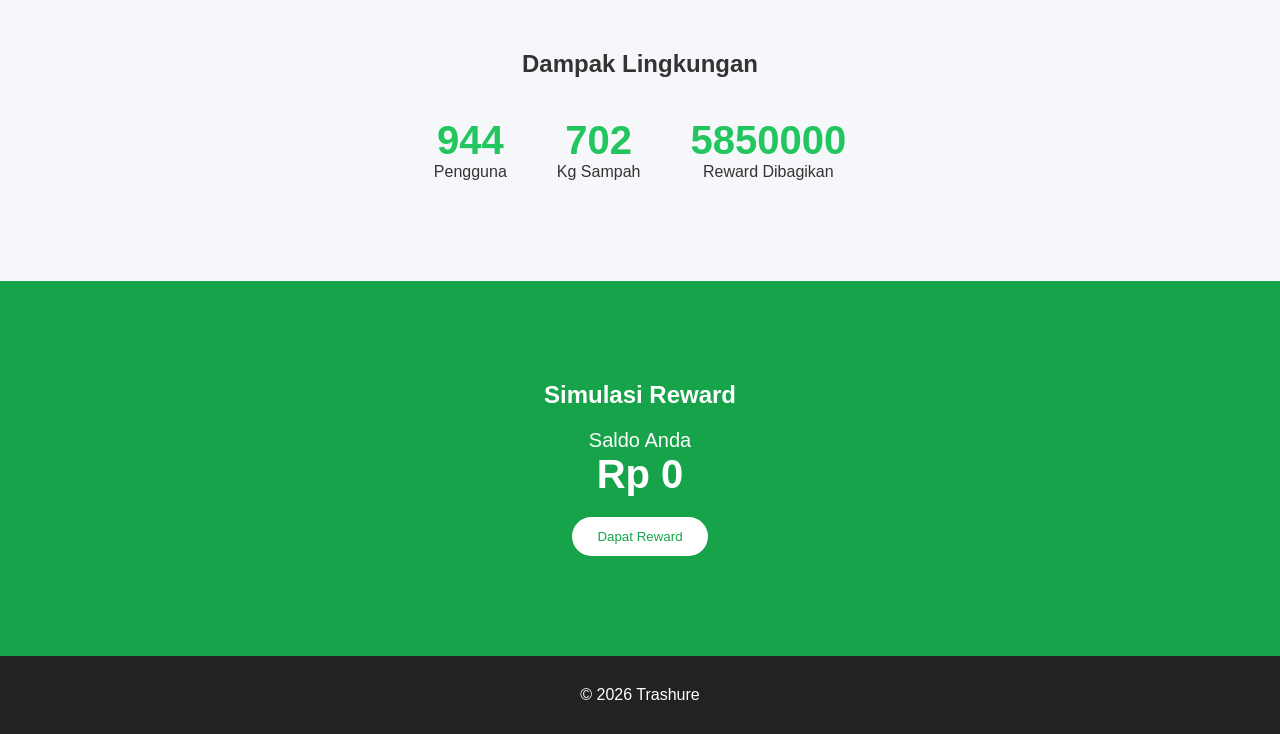
==== commit e6984bc7: "update3 code" ====
--- a/index.html
+++ b/index.html
@@ -11,101 +11,149 @@
 
 <!-- INTRO SCREEN -->
 <div id="intro">
-    <div class="intro-content">
-        <h1 class="intro-logo">Trashure</h1>
-        <p>Turning Trash Into Treasure</p>
-        <div class="loader"></div>
-    </div>
+
+<div class="intro-content">
+
+<h1 class="intro-logo">
+<span class="logo-main">Trashure</span>
+</h1>
+
+<p class="intro-tag">
+Turning Trash Into Treasure
+</p>
+
+<div class="intro-loader">
+
+<div class="progress-bar">
+<div class="progress"></div>
 </div>
 
+<div class="loading-text">
+Loading
+<span class="dot">.</span>
+<span class="dot">.</span>
+<span class="dot">.</span>
+</div>
+
+</div>
+
+</div>
+
+</div>
+
+
 <header>
-    <div class="logo">Trashure</div>
+<div class="logo">Trashure</div>
 
-    <nav id="nav">
-        <a href="#home">Home</a>
-        <a href="#about">Tentang</a>
-        <a href="#features">Fitur</a>
-        <a href="#impact">Impact</a>
-    </nav>
+<nav id="nav">
+<a href="#home">Home</a>
+<a href="#about">Tentang</a>
+<a href="#features">Fitur</a>
+<a href="#impact">Impact</a>
+</nav>
 
-    <div class="nav-right">
-        <button class="download" onclick="downloadApp()">Download App</button>
-        <div class="menu" id="menuBtn">☰</div>
-    </div>
+<div class="nav-right">
+<button class="download" onclick="downloadApp()">Download App</button>
+<div class="menu" id="menuBtn">☰</div>
+</div>
 </header>
 
+
 <section class="hero" id="home">
-    <h1>Ubah Sampah Jadi Uang</h1>
-    <p>Trashure adalah platform inovatif yang memberikan reward kepada masyarakat yang membuang sampah dengan benar.</p>
+<h1>Ubah Sampah Jadi Uang</h1>
 
-    <div class="hero-buttons">
-        <button class="primary" onclick="scrollToSection('features')">Mulai Sekarang</button>
-        <button class="secondary" onclick="downloadApp()">Download App</button>
-    </div>
+<p>
+Trashure adalah platform inovatif yang memberikan reward kepada masyarakat 
+yang membuang sampah dengan benar.
+</p>
+
+<div class="hero-buttons">
+<button class="primary" onclick="scrollToSection('features')">
+Mulai Sekarang
+</button>
+
+<button class="secondary" onclick="downloadApp()">
+Download App
+</button>
+</div>
 </section>
 
+
 <section class="about reveal" id="about">
-    <h2>Tentang Trashure</h2>
-    <p>Trashure menggabungkan teknologi dan lingkungan untuk menciptakan sistem pengelolaan sampah modern yang memberikan reward kepada masyarakat yang peduli lingkungan.</p>
+<h2>Tentang Trashure</h2>
+
+<p>
+Trashure menggabungkan teknologi dan lingkungan untuk menciptakan sistem 
+pengelolaan sampah modern yang memberikan reward kepada masyarakat yang peduli lingkungan.
+</p>
 </section>
 
+
 <section class="features reveal" id="features">
-    <h2>Fitur Utama</h2>
+<h2>Fitur Utama</h2>
 
-    <div class="feature-grid">
-        <div class="feature">
-            <h3>Smart Trash Bin</h3>
-            <p>Tempat sampah pintar yang mendeteksi sampah.</p>
-        </div>
+<div class="feature-grid">
 
-        <div class="feature">
-            <h3>Reward System</h3>
-            <p>Setiap sampah memberikan reward uang.</p>
-        </div>
+<div class="feature">
+<h3>Smart Trash Bin</h3>
+<p>Tempat sampah pintar yang mendeteksi sampah.</p>
+</div>
 
-        <div class="feature">
-            <h3>Mobile App</h3>
-            <p>Monitor kontribusi lingkungan melalui aplikasi.</p>
-        </div>
-    </div>
+<div class="feature">
+<h3>Reward System</h3>
+<p>Setiap sampah memberikan reward uang.</p>
+</div>
+
+<div class="feature">
+<h3>Mobile App</h3>
+<p>Monitor kontribusi lingkungan melalui aplikasi.</p>
+</div>
+
+</div>
 </section>
 
+
 <section class="impact reveal" id="impact">
-    <h2>Dampak Lingkungan</h2>
+<h2>Dampak Lingkungan</h2>
 
-    <div class="stats">
-        <div class="stat">
-            <h3 class="counter" data-target="1500">0</h3>
-            <p>Pengguna</p>
-        </div>
+<div class="stats">
 
-        <div class="stat">
-            <h3 class="counter" data-target="1200">0</h3>
-            <p>Kg Sampah</p>
-        </div>
+<div class="stat">
+<h3 class="counter" data-target="1500">0</h3>
+<p>Pengguna</p>
+</div>
 
-        <div class="stat">
-            <h3 class="counter" data-target="10000000">0</h3>
-            <p>Reward Dibagikan</p>
-        </div>
-    </div>
+<div class="stat">
+<h3 class="counter" data-target="1200">0</h3>
+<p>Kg Sampah</p>
+</div>
+
+<div class="stat">
+<h3 class="counter" data-target="10000000">0</h3>
+<p>Reward Dibagikan</p>
+</div>
+
+</div>
 </section>
 
+
 <section class="wallet reveal">
-    <h2>Simulasi Reward</h2>
+<h2>Simulasi Reward</h2>
 
-    <div class="balance">
-        Saldo Anda
-        <h3 id="money">Rp 0</h3>
-    </div>
+<div class="balance">
+Saldo Anda
+<h3 id="money">Rp 0</h3>
+</div>
 
-    <button onclick="earnMoney()">Dapat Reward</button>
+<button onclick="earnMoney()">Dapat Reward</button>
 </section>
 
+
 <footer>
-    <p>© 2026 Trashure</p>
+<p>© 2026 Trashure</p>
 </footer>
 
 <script src="script.js"></script>
+
 </body>
 </html>
--- a/style.css
+++ b/style.css
@@ -11,53 +11,147 @@
 overflow-x:hidden;
 }
 
-/* INTRO */
+
+/* ========================= */
+/* PROFESSIONAL INTRO SCREEN */
+/* ========================= */
+
 #intro{
 position:fixed;
 top:0;
 left:0;
 width:100%;
 height:100%;
+
+display:flex;
+justify-content:center;
+align-items:center;
+
 background:#16a34a;
-display:flex;
-justify-content:center;
-align-items:center;
+
 z-index:9999;
-transition:1s;
+
+transition:1s ease;
 }
 
 .intro-content{
 text-align:center;
 color:white;
-}
+width:300px;
+}
+
+/* LOGO */
 
 .intro-logo{
-font-size:50px;
-margin-bottom:20px;
-animation:zoom 1.5s ease;
-}
-
-.loader{
-width:200px;
+
+font-size:55px;
+font-weight:bold;
+
+opacity:0;
+transform:translateY(20px);
+
+animation:introLogo 1s forwards;
+
+}
+
+@keyframes introLogo{
+
+to{
+opacity:1;
+transform:translateY(0);
+}
+
+}
+
+.intro-tag{
+
+font-size:14px;
+margin-bottom:40px;
+opacity:0.9;
+
+}
+
+
+/* LOADER */
+
+.intro-loader{
+width:100%;
+}
+
+.progress-bar{
+
+width:100%;
 height:6px;
+
 background:rgba(255,255,255,0.3);
+
 border-radius:10px;
+
 overflow:hidden;
-}
-
-.loader::after{
-content:"";
-display:block;
+
+margin-bottom:15px;
+}
+
+.progress{
+
 height:100%;
-width:0;
-background:white;
-animation:loading 3s forwards;
-}
-
-@keyframes loading{0%{width:0}100%{width:100%}}
-@keyframes zoom{0%{transform:scale(0.5);opacity:0}100%{transform:scale(1);opacity:1}}
+width:0%;
+
+background:white;
+
+border-radius:10px;
+
+animation:progressLoad 3s ease forwards;
+
+}
+
+@keyframes progressLoad{
+
+0%{width:0%}
+
+30%{width:40%}
+
+60%{width:70%}
+
+100%{width:100%}
+
+}
+
+.loading-text{
+
+font-size:13px;
+letter-spacing:2px;
+
+}
+
+/* DOT ANIMATION */
+
+.dot{
+animation:blink 1.4s infinite;
+}
+
+.dot:nth-child(2){
+animation-delay:0.2s;
+}
+
+.dot:nth-child(3){
+animation-delay:0.4s;
+}
+
+@keyframes blink{
+
+0%{opacity:0}
+
+50%{opacity:1}
+
+100%{opacity:0}
+
+}
+
+
 
 /* NAVBAR */
+
 header{
 display:flex;
 justify-content:space-between;
@@ -69,13 +163,6 @@
 top:0;
 box-shadow:0 2px 10px rgba(0,0,0,0.1);
 z-index:1000;
-transition:0.4s ease;
-}
-
-header.scrolled{
-background:rgba(255,255,255,0.7);
-backdrop-filter:blur(10px);
-box-shadow:0 4px 20px rgba(0,0,0,0.15);
 }
 
 .logo{
@@ -107,13 +194,6 @@
 padding:10px 18px;
 border-radius:20px;
 cursor:pointer;
-transition:0.3s ease;
-}
-
-.download:hover{
-background:#16a34a;
-transform:translateY(-3px);
-box-shadow:0 5px 15px rgba(22,163,74,0.4);
 }
 
 .menu{
@@ -122,7 +202,9 @@
 cursor:pointer;
 }
 
+
 /* HERO */
+
 .hero{
 height:100vh;
 display:flex;
@@ -134,8 +216,7 @@
 background:linear-gradient(135deg,#22c55e,#16a34a);
 color:white;
 opacity:0;
-transition:1.2s ease-in-out;
-background-attachment:fixed;
+transition:1.2s;
 }
 
 .hero.show{
@@ -155,10 +236,6 @@
 .hero-buttons{
 display:flex;
 gap:15px;
-}
-
-.primary, .secondary{
-transition:0.3s ease;
 }
 
 .primary{
@@ -170,11 +247,6 @@
 cursor:pointer;
 }
 
-.primary:hover{
-box-shadow:0 8px 20px rgba(255,255,255,0.4);
-transform:translateY(-3px);
-}
-
 .secondary{
 background:transparent;
 border:2px solid white;
@@ -184,17 +256,16 @@
 cursor:pointer;
 }
 
-.secondary:hover{
-background:white;
-color:#16a34a;
-transform:translateY(-3px);
-}
 
 /* SECTIONS */
+
 section{
 padding:100px 10%;
 text-align:center;
 }
+
+
+/* FEATURES */
 
 .feature-grid{
 display:flex;
@@ -211,34 +282,15 @@
 width:260px;
 box-shadow:0 5px 15px rgba(0,0,0,0.1);
 transition:0.3s;
-position:relative;
-overflow:hidden;
 }
 
 .feature:hover{
 transform:translateY(-10px);
 }
 
-.feature::after{
-content:"";
-position:absolute;
-width:80px;
-height:80px;
-background:rgba(34,197,94,0.15);
-top:-40px;
-right:-40px;
-border-radius:50%;
-transition:0.4s ease;
-}
-
-.feature:hover::after{
-width:200px;
-height:200px;
-top:-80px;
-right:-80px;
-}
 
 /* STATS */
+
 .stats{
 display:flex;
 justify-content:center;
@@ -252,7 +304,9 @@
 color:#22c55e;
 }
 
+
 /* WALLET */
+
 .wallet{
 background:#16a34a;
 color:white;
@@ -276,7 +330,9 @@
 cursor:pointer;
 }
 
+
 /* FOOTER */
+
 footer{
 background:#222;
 color:white;
@@ -284,7 +340,9 @@
 text-align:center;
 }
 
-/* REVEAL ANIMATION */
+
+/* REVEAL */
+
 .reveal{
 opacity:0;
 transform:translateY(40px);
@@ -296,8 +354,11 @@
 transform:translateY(0);
 }
 
+
 /* MOBILE */
+
 @media(max-width:768px){
+
 nav{
 position:absolute;
 top:70px;
@@ -329,4 +390,5 @@
 section{
 padding:80px 20px;
 }
+
 }
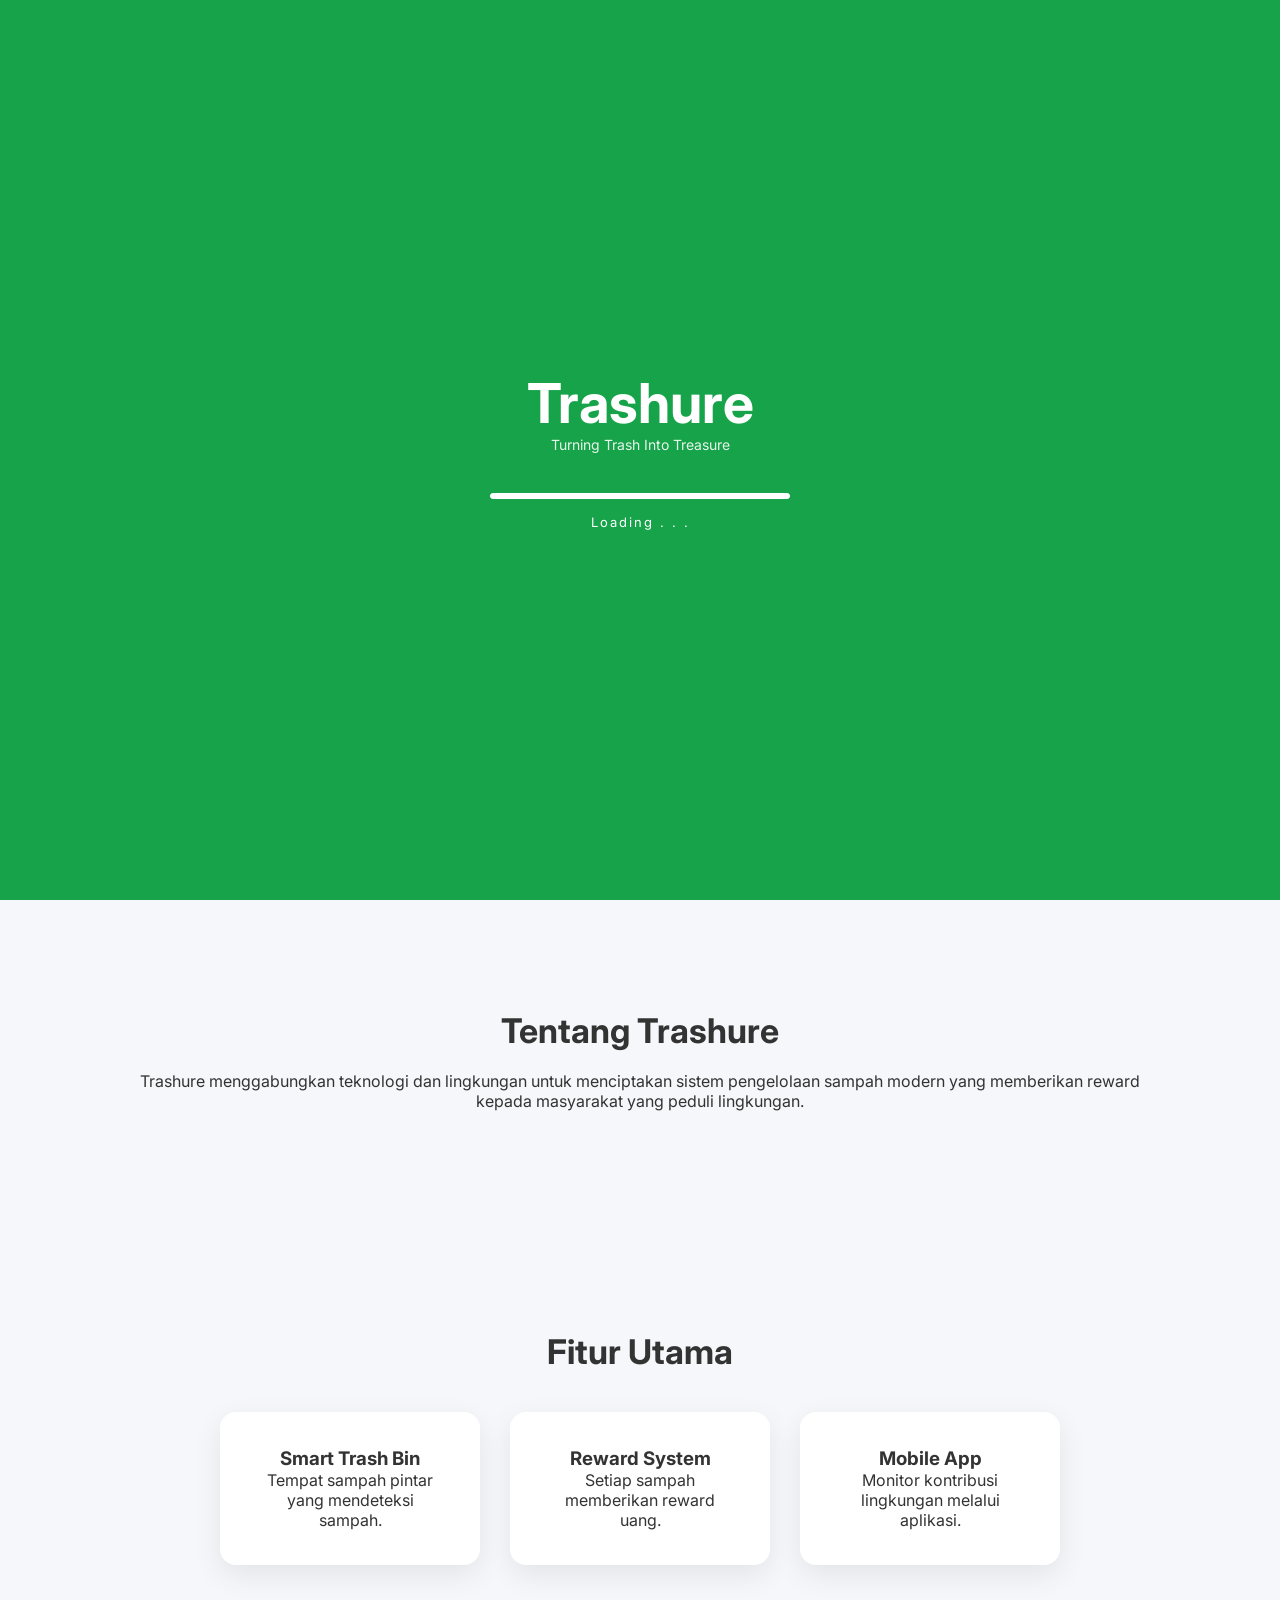
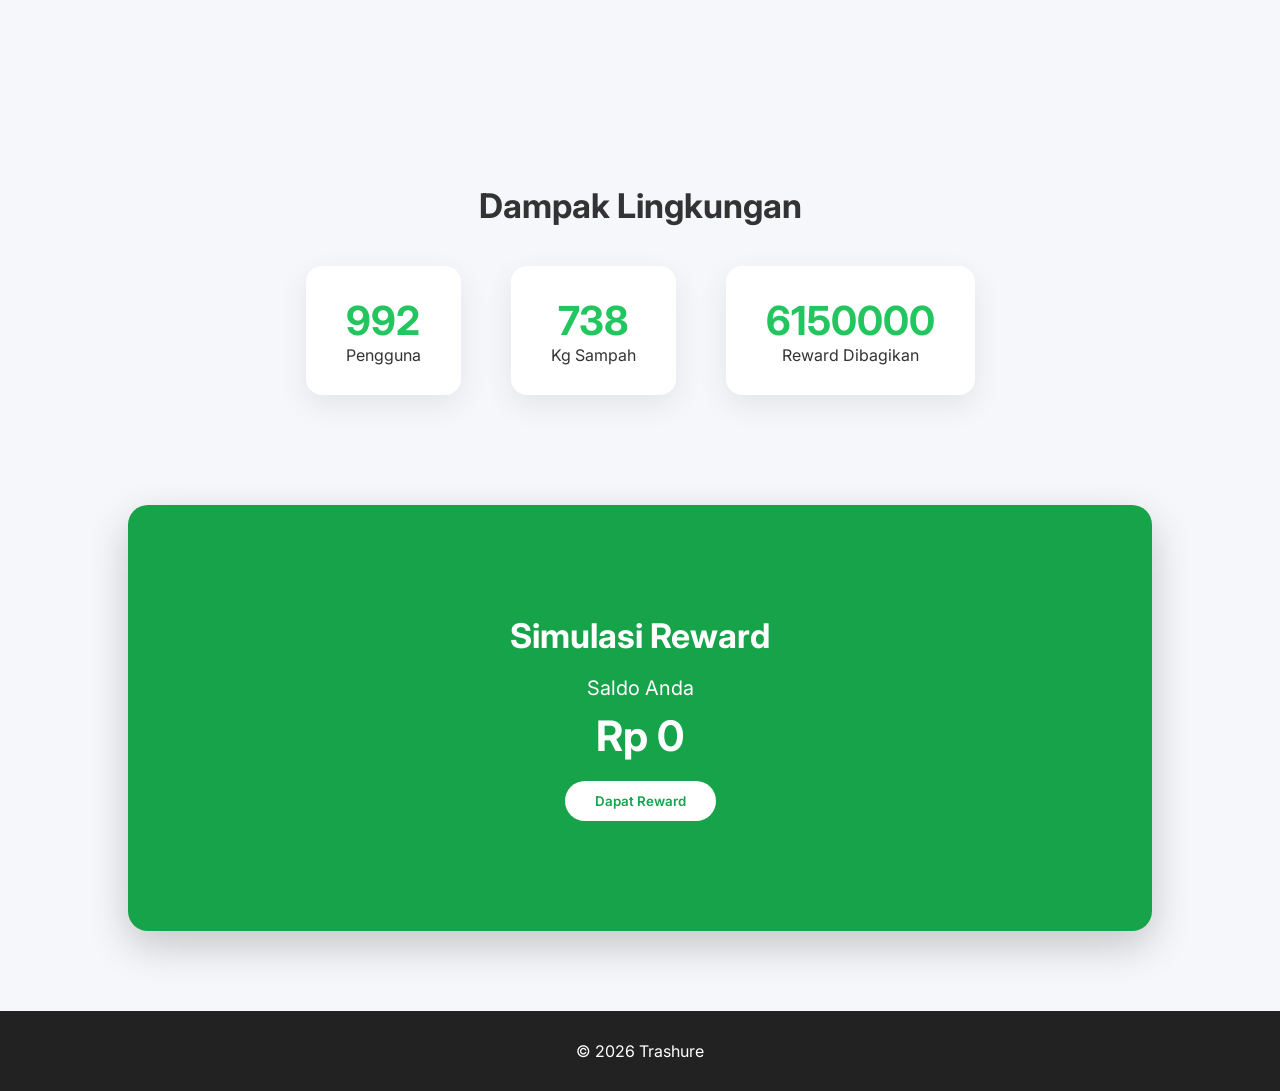
==== commit 8dbcc706: "update4 code" ====
--- a/index.html
+++ b/index.html
@@ -4,10 +4,16 @@
 <meta charset="UTF-8">
 <meta name="viewport" content="width=device-width, initial-scale=1.0">
 <title>Trashure</title>
+
 <link rel="stylesheet" href="style.css">
+
+<link rel="preconnect" href="https://fonts.googleapis.com">
+<link href="https://fonts.googleapis.com/css2?family=Inter:wght@300;400;500;600;700&display=swap" rel="stylesheet">
 </head>
 
 <body>
+
+<div class="bg-blur"></div>
 
 <!-- INTRO SCREEN -->
 <div id="intro">
@@ -42,7 +48,7 @@
 </div>
 
 
-<header>
+<header id="header">
 <div class="logo">Trashure</div>
 
 <nav id="nav">
--- a/style.css
+++ b/style.css
@@ -2,7 +2,7 @@
 margin:0;
 padding:0;
 box-sizing:border-box;
-font-family:sans-serif;
+font-family:'Inter',sans-serif;
 }
 
 body{
@@ -11,10 +11,20 @@
 overflow-x:hidden;
 }
 
-
-/* ========================= */
-/* PROFESSIONAL INTRO SCREEN */
-/* ========================= */
+/* BACKGROUND EFFECT */
+
+.bg-blur{
+position:fixed;
+width:600px;
+height:600px;
+background:radial-gradient(circle,#22c55e33,transparent);
+top:-200px;
+left:-200px;
+z-index:-1;
+filter:blur(120px);
+}
+
+/* INTRO */
 
 #intro{
 position:fixed;
@@ -22,15 +32,11 @@
 left:0;
 width:100%;
 height:100%;
-
 display:flex;
 justify-content:center;
 align-items:center;
-
 background:#16a34a;
-
 z-index:9999;
-
 transition:1s ease;
 }
 
@@ -40,91 +46,59 @@
 width:300px;
 }
 
-/* LOGO */
-
 .intro-logo{
-
 font-size:55px;
-font-weight:bold;
-
+font-weight:700;
 opacity:0;
 transform:translateY(20px);
-
 animation:introLogo 1s forwards;
-
 }
 
 @keyframes introLogo{
-
 to{
 opacity:1;
 transform:translateY(0);
 }
-
 }
 
 .intro-tag{
-
 font-size:14px;
 margin-bottom:40px;
 opacity:0.9;
-
-}
-
-
-/* LOADER */
+}
 
 .intro-loader{
 width:100%;
 }
 
 .progress-bar{
-
 width:100%;
 height:6px;
-
 background:rgba(255,255,255,0.3);
-
 border-radius:10px;
-
 overflow:hidden;
-
 margin-bottom:15px;
 }
 
 .progress{
-
 height:100%;
 width:0%;
-
-background:white;
-
+background:white;
 border-radius:10px;
-
 animation:progressLoad 3s ease forwards;
-
 }
 
 @keyframes progressLoad{
-
 0%{width:0%}
-
 30%{width:40%}
-
 60%{width:70%}
-
 100%{width:100%}
-
 }
 
 .loading-text{
-
 font-size:13px;
 letter-spacing:2px;
-
-}
-
-/* DOT ANIMATION */
+}
 
 .dot{
 animation:blink 1.4s infinite;
@@ -139,16 +113,10 @@
 }
 
 @keyframes blink{
-
 0%{opacity:0}
-
 50%{opacity:1}
-
 100%{opacity:0}
-
-}
-
-
+}
 
 /* NAVBAR */
 
@@ -161,13 +129,15 @@
 position:fixed;
 width:100%;
 top:0;
-box-shadow:0 2px 10px rgba(0,0,0,0.1);
+backdrop-filter:blur(10px);
+box-shadow:0 8px 30px rgba(0,0,0,0.08);
 z-index:1000;
+transition:0.3s;
 }
 
 .logo{
 font-size:22px;
-font-weight:bold;
+font-weight:700;
 color:#22c55e;
 }
 
@@ -179,6 +149,23 @@
 nav a{
 text-decoration:none;
 color:#333;
+font-weight:500;
+position:relative;
+}
+
+nav a::after{
+content:"";
+position:absolute;
+width:0%;
+height:2px;
+left:0;
+bottom:-4px;
+background:#22c55e;
+transition:0.3s;
+}
+
+nav a:hover::after{
+width:100%;
 }
 
 .nav-right{
@@ -192,8 +179,15 @@
 color:white;
 border:none;
 padding:10px 18px;
-border-radius:20px;
+border-radius:30px;
 cursor:pointer;
+font-weight:500;
+transition:0.3s;
+}
+
+.download:hover{
+transform:translateY(-2px);
+box-shadow:0 8px 20px rgba(34,197,94,0.4);
 }
 
 .menu{
@@ -201,7 +195,6 @@
 font-size:24px;
 cursor:pointer;
 }
-
 
 /* HERO */
 
@@ -224,13 +217,15 @@
 }
 
 .hero h1{
-font-size:48px;
+font-size:52px;
 margin-bottom:20px;
+font-weight:700;
 }
 
 .hero p{
-max-width:600px;
-margin-bottom:30px;
+max-width:650px;
+margin-bottom:35px;
+opacity:0.95;
 }
 
 .hero-buttons{
@@ -243,8 +238,15 @@
 color:#16a34a;
 border:none;
 padding:14px 25px;
-border-radius:25px;
+border-radius:30px;
 cursor:pointer;
+font-weight:600;
+transition:0.3s;
+}
+
+.primary:hover{
+transform:translateY(-3px);
+box-shadow:0 10px 25px rgba(0,0,0,0.2);
 }
 
 .secondary{
@@ -252,18 +254,27 @@
 border:2px solid white;
 color:white;
 padding:14px 25px;
-border-radius:25px;
+border-radius:30px;
 cursor:pointer;
-}
-
+transition:0.3s;
+}
+
+.secondary:hover{
+background:white;
+color:#16a34a;
+}
 
 /* SECTIONS */
 
 section{
-padding:100px 10%;
+padding:110px 10%;
 text-align:center;
 }
 
+section h2{
+font-size:34px;
+margin-bottom:20px;
+}
 
 /* FEATURES */
 
@@ -277,17 +288,17 @@
 
 .feature{
 background:white;
-padding:30px;
-border-radius:12px;
+padding:35px;
+border-radius:16px;
 width:260px;
-box-shadow:0 5px 15px rgba(0,0,0,0.1);
-transition:0.3s;
+box-shadow:0 10px 30px rgba(0,0,0,0.08);
+transition:0.35s;
 }
 
 .feature:hover{
-transform:translateY(-10px);
-}
-
+transform:translateY(-12px);
+box-shadow:0 20px 40px rgba(0,0,0,0.15);
+}
 
 /* STATS */
 
@@ -299,17 +310,26 @@
 margin-top:40px;
 }
 
+.stat{
+background:white;
+padding:30px 40px;
+border-radius:16px;
+box-shadow:0 10px 30px rgba(0,0,0,0.08);
+}
+
 .stat h3{
 font-size:40px;
 color:#22c55e;
 }
 
-
 /* WALLET */
 
 .wallet{
 background:#16a34a;
 color:white;
+border-radius:20px;
+margin:0 10%;
+box-shadow:0 15px 40px rgba(0,0,0,0.2);
 }
 
 .balance{
@@ -318,18 +338,24 @@
 }
 
 .balance h3{
-font-size:40px;
+font-size:42px;
+margin-top:10px;
 }
 
 .wallet button{
-padding:12px 25px;
+padding:12px 30px;
 border:none;
-border-radius:25px;
+border-radius:30px;
 background:white;
 color:#16a34a;
 cursor:pointer;
-}
-
+font-weight:600;
+transition:0.3s;
+}
+
+.wallet button:hover{
+transform:scale(1.05);
+}
 
 /* FOOTER */
 
@@ -338,8 +364,8 @@
 color:white;
 padding:30px;
 text-align:center;
-}
-
+margin-top:80px;
+}
 
 /* REVEAL */
 
@@ -354,7 +380,6 @@
 transform:translateY(0);
 }
 
-
 /* MOBILE */
 
 @media(max-width:768px){
@@ -380,7 +405,7 @@
 }
 
 .hero h1{
-font-size:32px;
+font-size:34px;
 }
 
 .hero-buttons{
@@ -391,4 +416,8 @@
 padding:80px 20px;
 }
 
+.wallet{
+margin:0 20px;
+}
+
 }
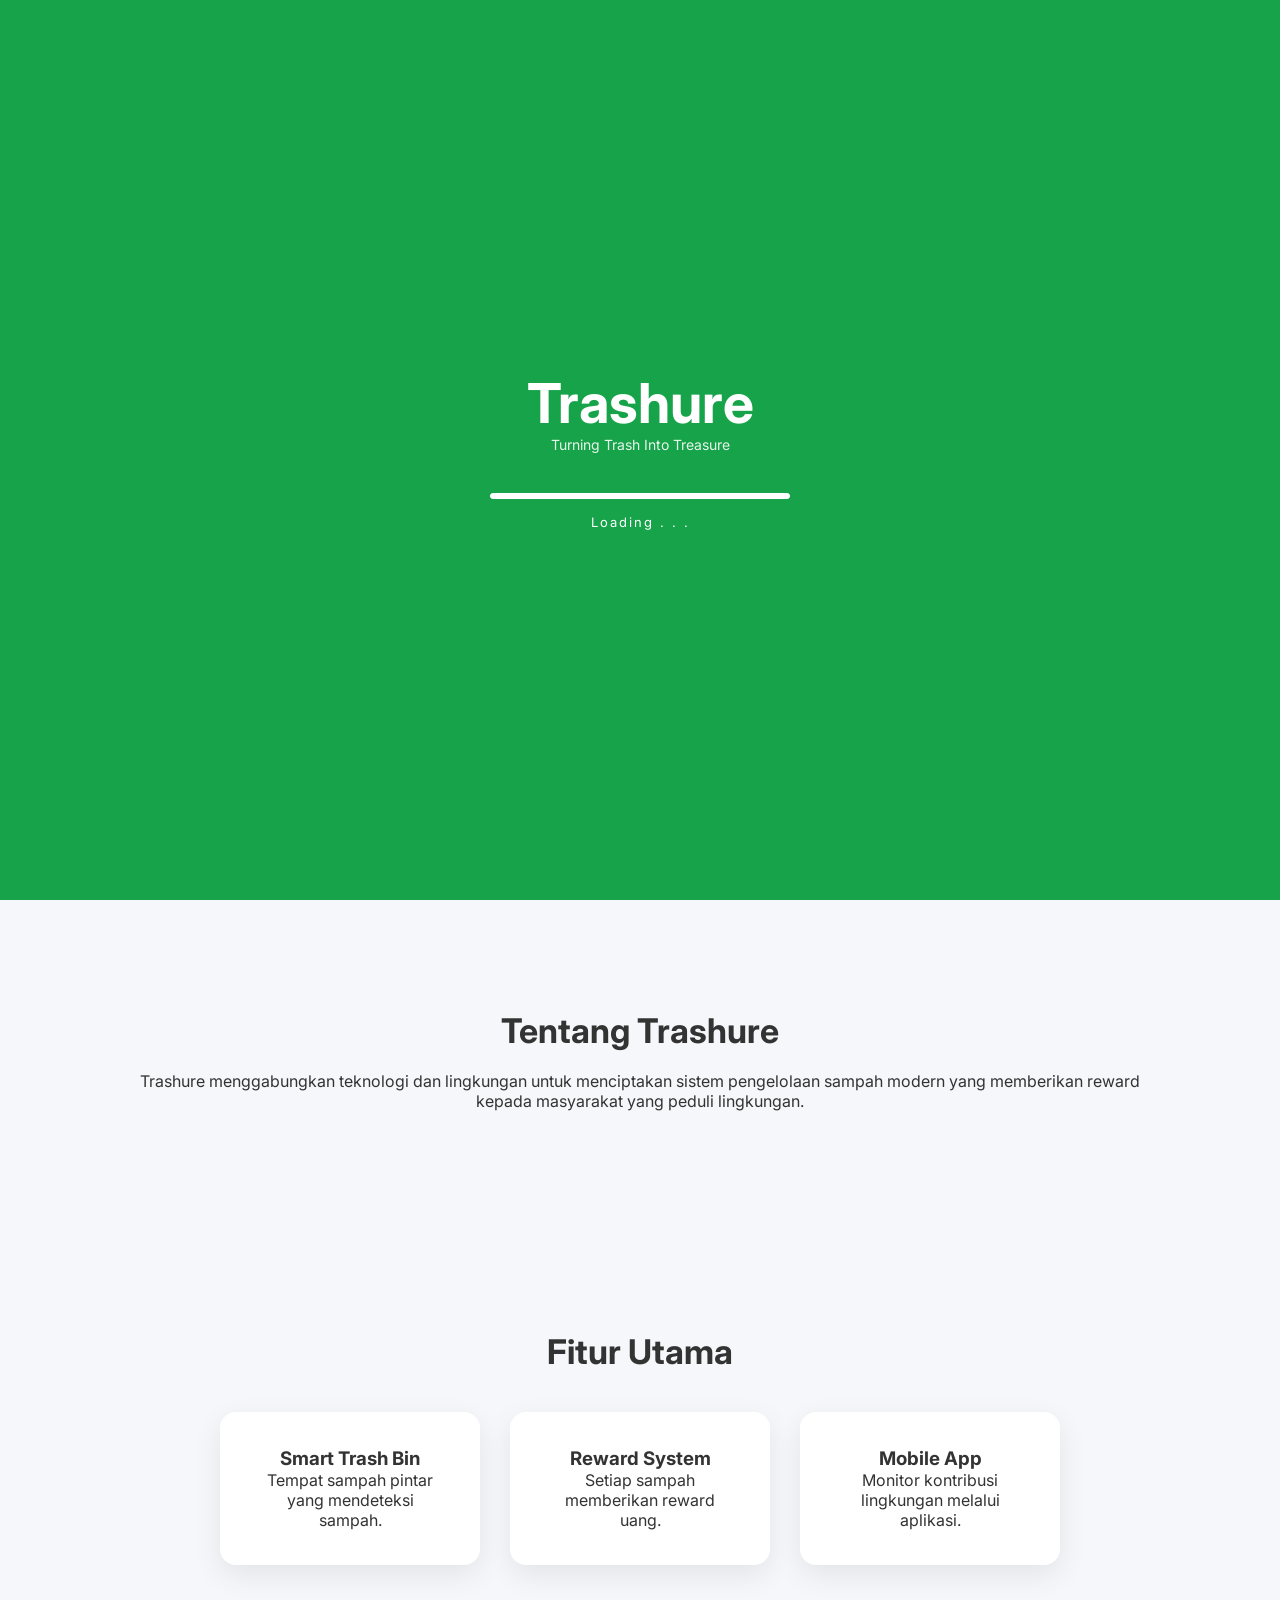
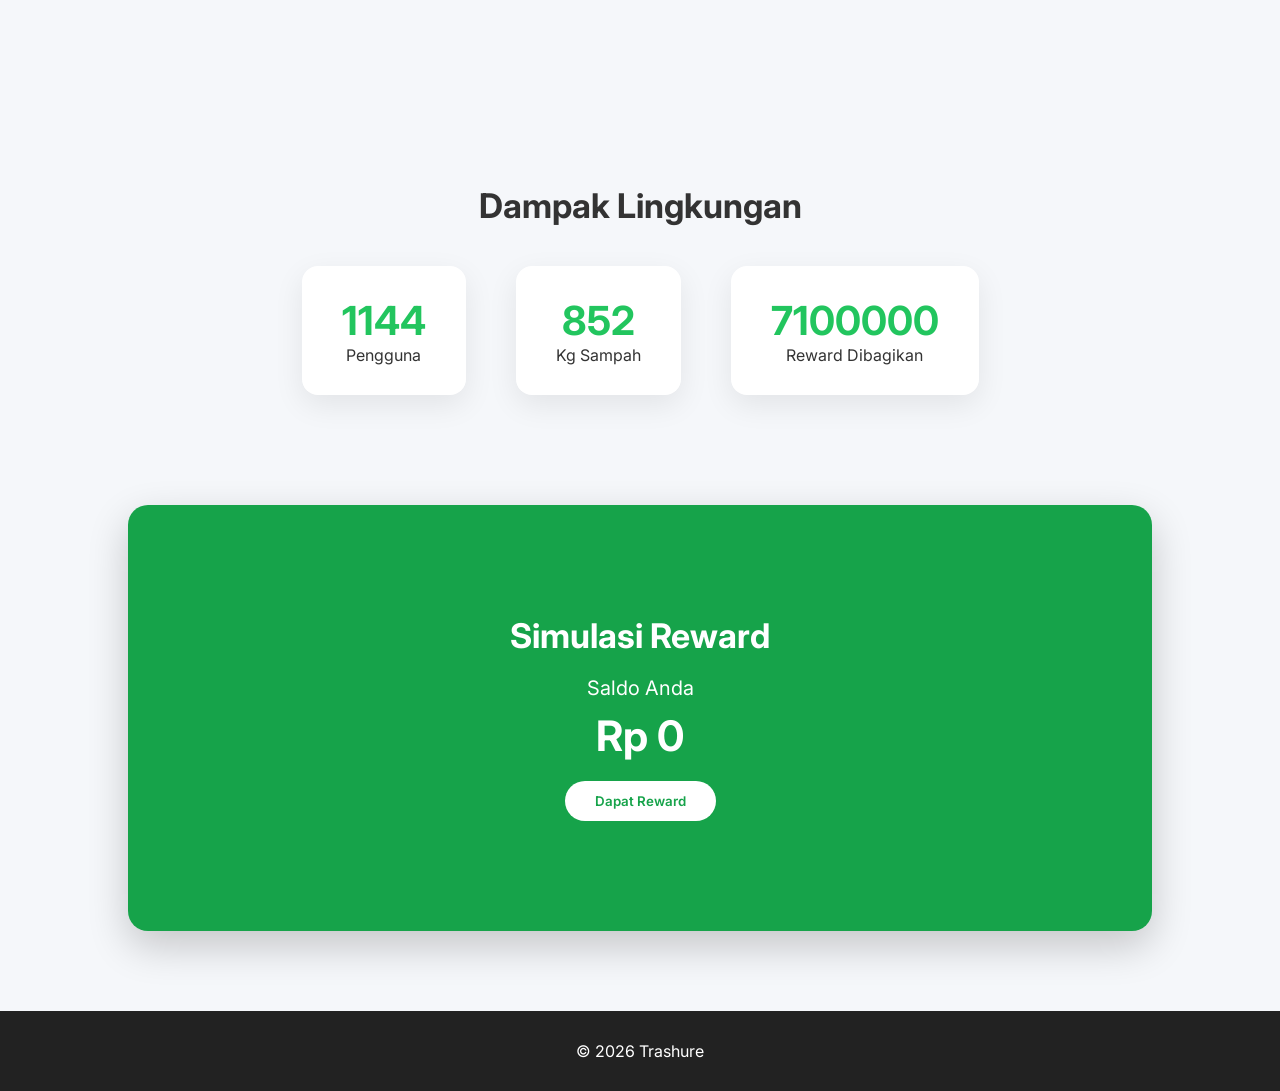
==== commit f25f6381: "add login register" ====
--- a/index.html
+++ b/index.html
@@ -59,8 +59,13 @@
 </nav>
 
 <div class="nav-right">
+
+<a href="login.html" class="login-btn">Login</a>
+
 <button class="download" onclick="downloadApp()">Download App</button>
+
 <div class="menu" id="menuBtn">☰</div>
+
 </div>
 </header>
 
--- a/style.css
+++ b/style.css
@@ -420,4 +420,43 @@
 margin:0 20px;
 }
 
+}
+
+.login-btn{
+text-decoration:none;
+padding:10px 18px;
+border-radius:30px;
+border:2px solid #22c55e;
+color:#22c55e;
+font-weight:500;
+transition:0.3s;
+}
+
+.login-btn:hover{
+background:#22c55e;
+color:white;
+}
+
+form{
+display:flex;
+flex-direction:column;
+gap:15px;
+max-width:350px;
+margin:30px auto;
+}
+
+form input{
+padding:12px;
+border-radius:10px;
+border:1px solid #ccc;
+}
+
+form button{
+padding:12px;
+border:none;
+border-radius:30px;
+background:#22c55e;
+color:white;
+cursor:pointer;
+font-weight:600;
 }
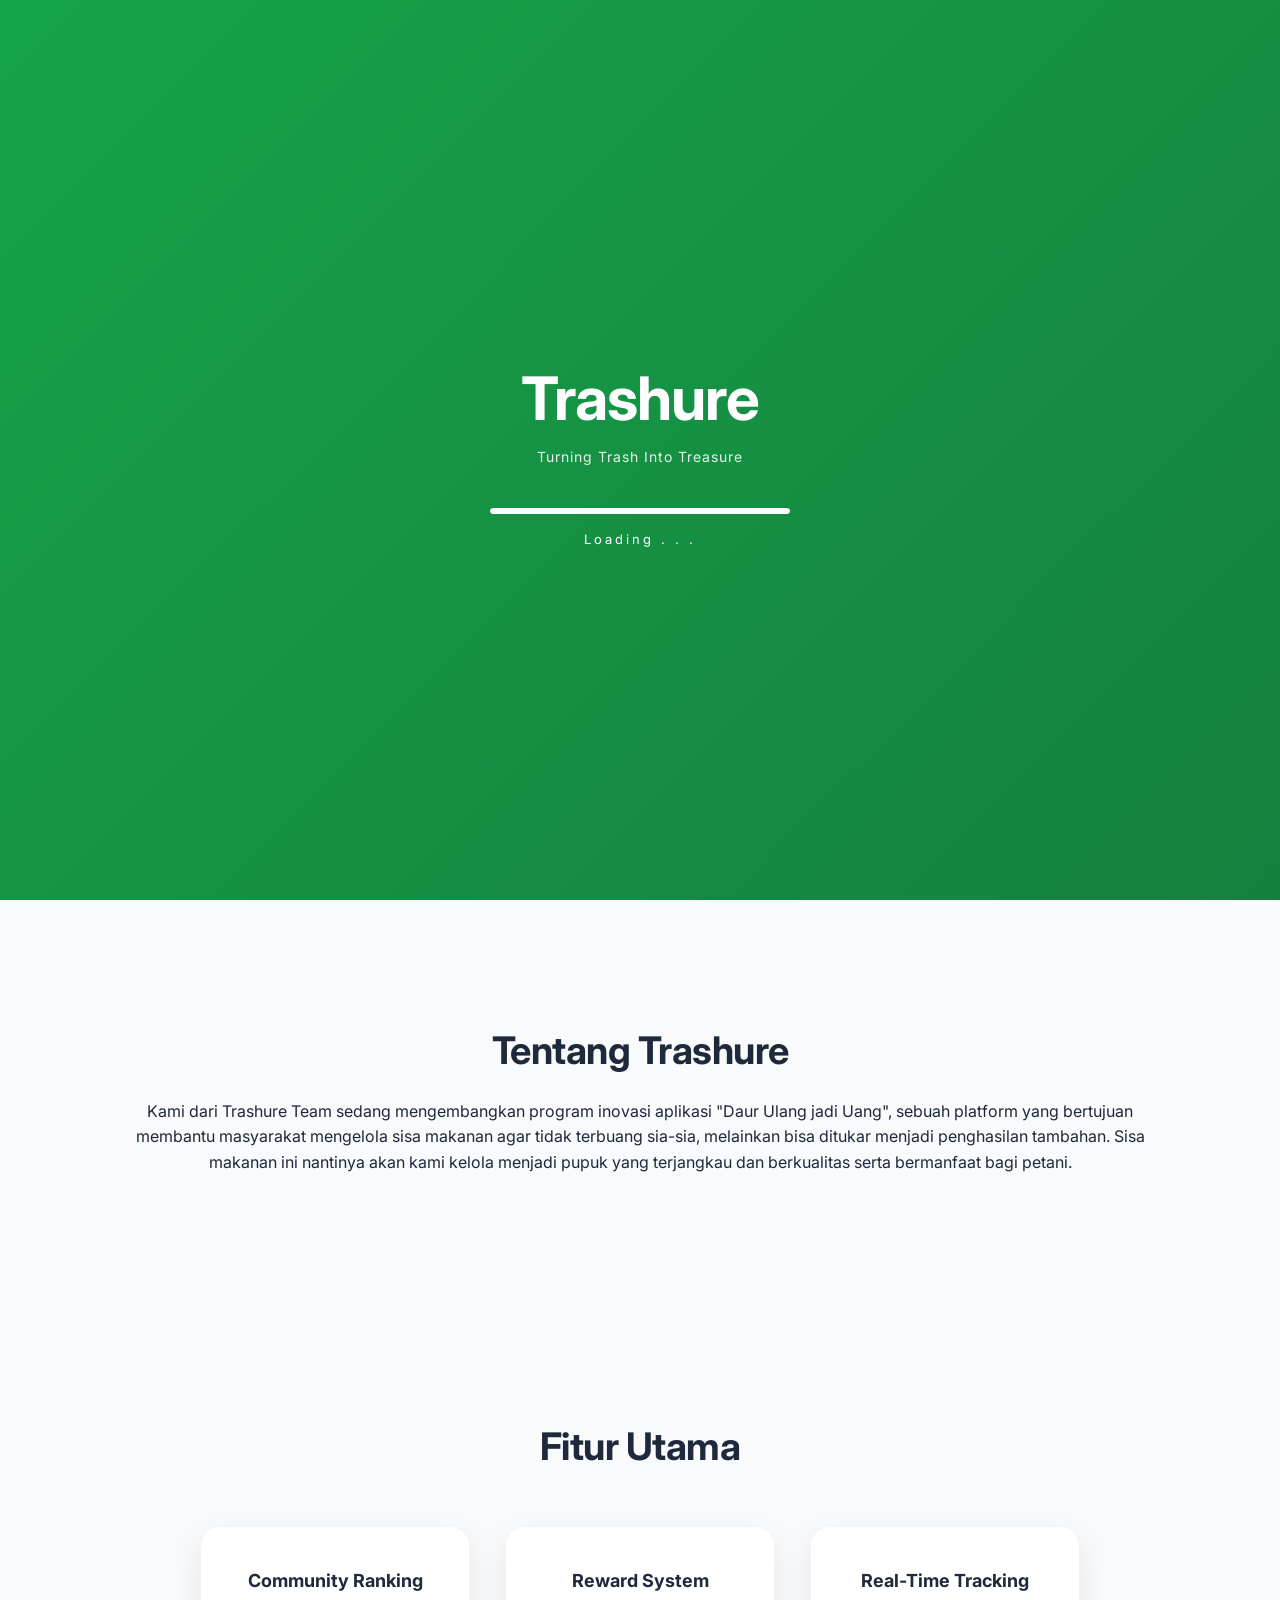
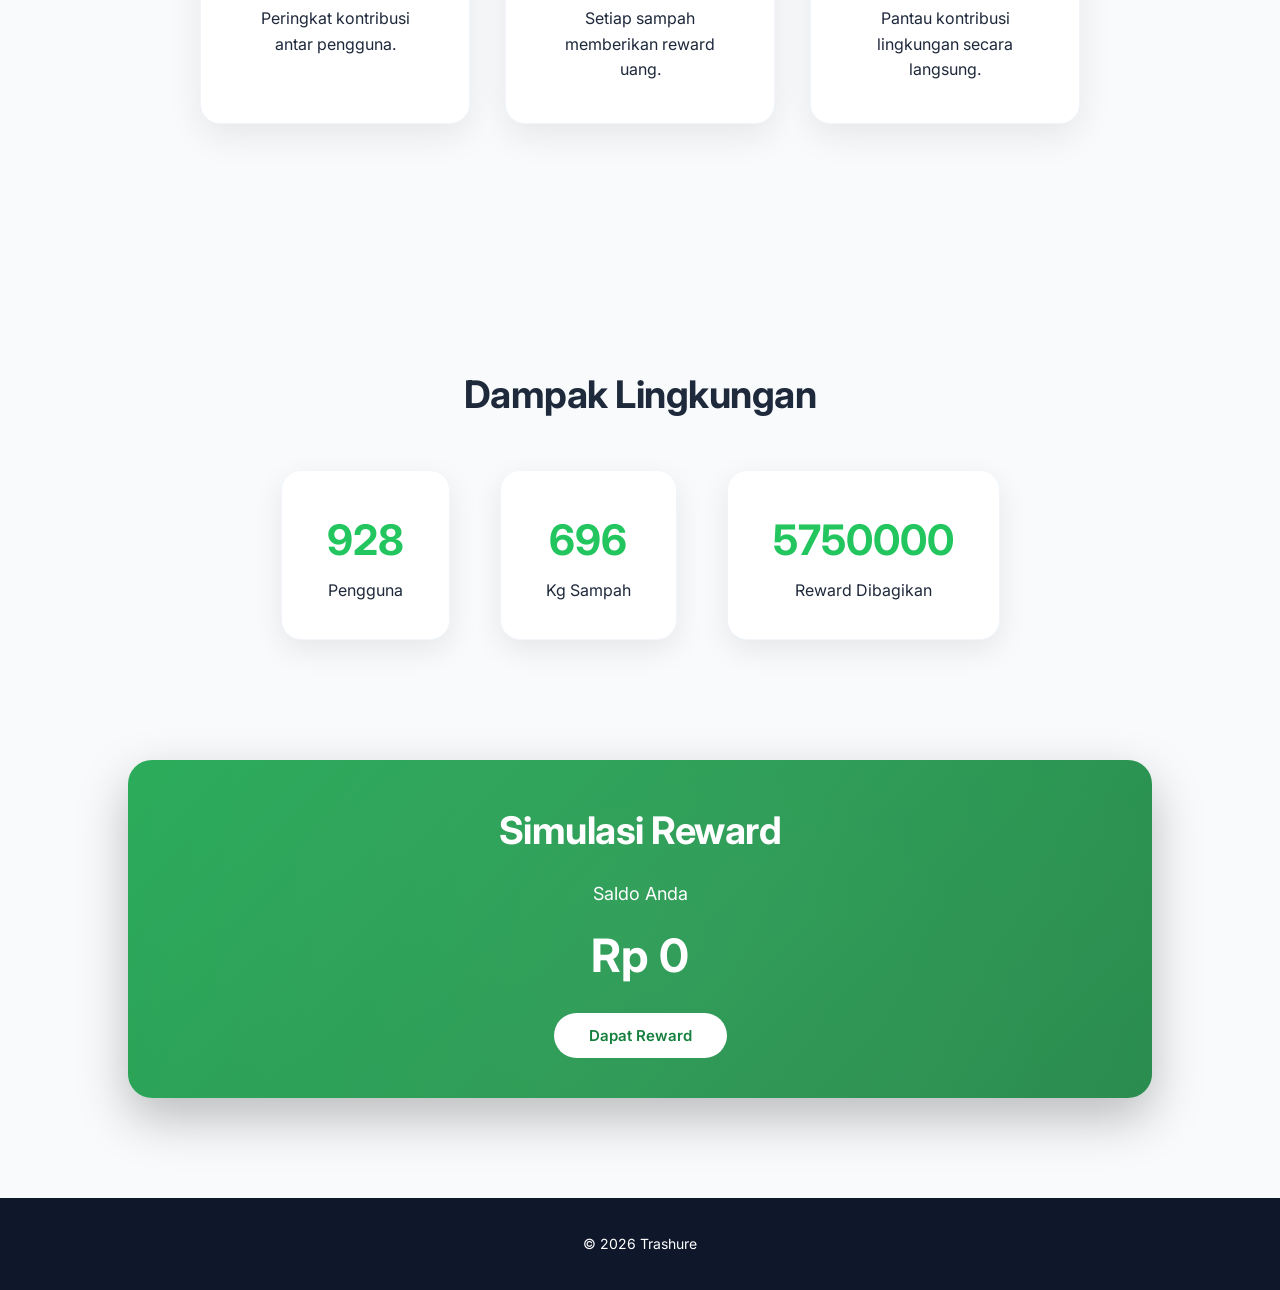
==== commit 83e90570: "update fitur utama dan perbaikan UI" ====
--- a/index.html
+++ b/index.html
@@ -71,7 +71,7 @@
 
 
 <section class="hero" id="home">
-<h1>Ubah Sampah Jadi Uang</h1>
+<h1>Daur Ulang jadi Uang</h1>
 
 <p>
 Trashure adalah platform inovatif yang memberikan reward kepada masyarakat 
@@ -94,8 +94,7 @@
 <h2>Tentang Trashure</h2>
 
 <p>
-Trashure menggabungkan teknologi dan lingkungan untuk menciptakan sistem 
-pengelolaan sampah modern yang memberikan reward kepada masyarakat yang peduli lingkungan.
+Kami dari Trashure Team sedang mengembangkan program inovasi aplikasi "Daur Ulang jadi Uang", sebuah platform yang bertujuan membantu masyarakat mengelola sisa makanan agar tidak terbuang sia-sia, melainkan bisa ditukar menjadi penghasilan tambahan. Sisa makanan ini nantinya akan kami kelola menjadi pupuk yang terjangkau dan berkualitas serta bermanfaat bagi petani.
 </p>
 </section>
 
@@ -106,8 +105,8 @@
 <div class="feature-grid">
 
 <div class="feature">
-<h3>Smart Trash Bin</h3>
-<p>Tempat sampah pintar yang mendeteksi sampah.</p>
+<h3>Community Ranking</h3>
+<p>Peringkat kontribusi antar pengguna.</p>
 </div>
 
 <div class="feature">
@@ -116,8 +115,8 @@
 </div>
 
 <div class="feature">
-<h3>Mobile App</h3>
-<p>Monitor kontribusi lingkungan melalui aplikasi.</p>
+<h3>Real-Time Tracking</h3>
+<p>Pantau kontribusi lingkungan secara langsung.</p>
 </div>
 
 </div>
--- a/style.css
+++ b/style.css
@@ -6,22 +6,23 @@
 }
 
 body{
-background:#f5f7fa;
-color:#333;
+background:#f8fafc;
+color:#1e293b;
 overflow-x:hidden;
+line-height:1.6;
 }
 
 /* BACKGROUND EFFECT */
 
 .bg-blur{
 position:fixed;
-width:600px;
-height:600px;
-background:radial-gradient(circle,#22c55e33,transparent);
-top:-200px;
-left:-200px;
+width:700px;
+height:700px;
+background:radial-gradient(circle,#22c55e40,transparent);
+top:-250px;
+left:-250px;
 z-index:-1;
-filter:blur(120px);
+filter:blur(140px);
 }
 
 /* INTRO */
@@ -35,7 +36,7 @@
 display:flex;
 justify-content:center;
 align-items:center;
-background:#16a34a;
+background:linear-gradient(135deg,#16a34a,#15803d);
 z-index:9999;
 transition:1s ease;
 }
@@ -47,8 +48,9 @@
 }
 
 .intro-logo{
-font-size:55px;
+font-size:60px;
 font-weight:700;
+letter-spacing:-1px;
 opacity:0;
 transform:translateY(20px);
 animation:introLogo 1s forwards;
@@ -65,6 +67,7 @@
 font-size:14px;
 margin-bottom:40px;
 opacity:0.9;
+letter-spacing:1px;
 }
 
 .intro-loader{
@@ -75,7 +78,7 @@
 width:100%;
 height:6px;
 background:rgba(255,255,255,0.3);
-border-radius:10px;
+border-radius:20px;
 overflow:hidden;
 margin-bottom:15px;
 }
@@ -84,7 +87,7 @@
 height:100%;
 width:0%;
 background:white;
-border-radius:10px;
+border-radius:20px;
 animation:progressLoad 3s ease forwards;
 }
 
@@ -97,7 +100,7 @@
 
 .loading-text{
 font-size:13px;
-letter-spacing:2px;
+letter-spacing:3px;
 }
 
 .dot{
@@ -124,33 +127,35 @@
 display:flex;
 justify-content:space-between;
 align-items:center;
-padding:20px 8%;
-background:white;
+padding:18px 8%;
+background:rgba(255,255,255,0.8);
 position:fixed;
 width:100%;
 top:0;
-backdrop-filter:blur(10px);
-box-shadow:0 8px 30px rgba(0,0,0,0.08);
+backdrop-filter:blur(16px);
+box-shadow:0 8px 30px rgba(0,0,0,0.06);
 z-index:1000;
 transition:0.3s;
 }
 
 .logo{
-font-size:22px;
+font-size:24px;
 font-weight:700;
 color:#22c55e;
+letter-spacing:-0.5px;
 }
 
 nav{
 display:flex;
-gap:25px;
+gap:28px;
 }
 
 nav a{
 text-decoration:none;
-color:#333;
+color:#334155;
 font-weight:500;
 position:relative;
+font-size:15px;
 }
 
 nav a::after{
@@ -159,7 +164,7 @@
 width:0%;
 height:2px;
 left:0;
-bottom:-4px;
+bottom:-6px;
 background:#22c55e;
 transition:0.3s;
 }
@@ -178,16 +183,18 @@
 background:#22c55e;
 color:white;
 border:none;
-padding:10px 18px;
-border-radius:30px;
+padding:10px 20px;
+border-radius:40px;
 cursor:pointer;
-font-weight:500;
-transition:0.3s;
+font-weight:600;
+font-size:14px;
+transition:0.25s;
+box-shadow:0 10px 20px rgba(34,197,94,0.25);
 }
 
 .download:hover{
-transform:translateY(-2px);
-box-shadow:0 8px 20px rgba(34,197,94,0.4);
+transform:translateY(-3px);
+box-shadow:0 14px 28px rgba(34,197,94,0.35);
 }
 
 .menu{
@@ -206,7 +213,7 @@
 align-items:center;
 text-align:center;
 padding:20px;
-background:linear-gradient(135deg,#22c55e,#16a34a);
+background:linear-gradient(135deg,#22c55e,#15803d);
 color:white;
 opacity:0;
 transition:1.2s;
@@ -217,87 +224,99 @@
 }
 
 .hero h1{
-font-size:52px;
+font-size:60px;
 margin-bottom:20px;
 font-weight:700;
+letter-spacing:-1px;
 }
 
 .hero p{
 max-width:650px;
-margin-bottom:35px;
+margin-bottom:40px;
 opacity:0.95;
+font-size:17px;
 }
 
 .hero-buttons{
 display:flex;
-gap:15px;
+gap:18px;
 }
 
 .primary{
 background:white;
-color:#16a34a;
+color:#15803d;
 border:none;
-padding:14px 25px;
-border-radius:30px;
+padding:14px 28px;
+border-radius:40px;
 cursor:pointer;
 font-weight:600;
+font-size:15px;
 transition:0.3s;
+box-shadow:0 10px 25px rgba(0,0,0,0.15);
 }
 
 .primary:hover{
-transform:translateY(-3px);
-box-shadow:0 10px 25px rgba(0,0,0,0.2);
+transform:translateY(-4px);
+box-shadow:0 18px 35px rgba(0,0,0,0.25);
 }
 
 .secondary{
 background:transparent;
 border:2px solid white;
 color:white;
-padding:14px 25px;
-border-radius:30px;
+padding:14px 28px;
+border-radius:40px;
 cursor:pointer;
 transition:0.3s;
+font-weight:500;
 }
 
 .secondary:hover{
 background:white;
-color:#16a34a;
+color:#15803d;
 }
 
 /* SECTIONS */
 
 section{
-padding:110px 10%;
+padding:120px 10%;
 text-align:center;
 }
 
 section h2{
-font-size:34px;
-margin-bottom:20px;
+font-size:38px;
+margin-bottom:18px;
+letter-spacing:-0.5px;
 }
 
 /* FEATURES */
 
 .feature-grid{
 display:flex;
-gap:30px;
+gap:35px;
 justify-content:center;
 flex-wrap:wrap;
-margin-top:40px;
+margin-top:50px;
 }
 
 .feature{
 background:white;
-padding:35px;
-border-radius:16px;
-width:260px;
-box-shadow:0 10px 30px rgba(0,0,0,0.08);
+padding:40px;
+border-radius:20px;
+width:270px;
+box-shadow:0 12px 35px rgba(0,0,0,0.08);
 transition:0.35s;
+border:1px solid #f1f5f9;
 }
 
 .feature:hover{
 transform:translateY(-12px);
-box-shadow:0 20px 40px rgba(0,0,0,0.15);
+box-shadow:0 20px 45px rgba(0,0,0,0.15);
+}
+
+.feature h3{
+margin-bottom:10px;
+font-size:18px;
 }
 
 /* STATS */
@@ -307,71 +326,78 @@
 justify-content:center;
 gap:50px;
 flex-wrap:wrap;
-margin-top:40px;
+margin-top:45px;
 }
 
 .stat{
 background:white;
-padding:30px 40px;
-border-radius:16px;
+padding:35px 45px;
+border-radius:20px;
 box-shadow:0 10px 30px rgba(0,0,0,0.08);
+border:1px solid #f1f5f9;
 }
 
 .stat h3{
-font-size:40px;
+font-size:42px;
 color:#22c55e;
+margin-bottom:5px;
 }
 
 /* WALLET */
 
 .wallet{
-background:#16a34a;
+background:linear-gradient(135deg,#16a34a,#15803d);
 color:white;
-border-radius:20px;
+border-radius:24px;
 margin:0 10%;
-box-shadow:0 15px 40px rgba(0,0,0,0.2);
+box-shadow:0 20px 50px rgba(0,0,0,0.25);
+padding:40px 20px;
 }
 
 .balance{
-font-size:20px;
+font-size:18px;
 margin:20px;
 }
 
 .balance h3{
-font-size:42px;
+font-size:46px;
 margin-top:10px;
+font-weight:700;
 }
 
 .wallet button{
-padding:12px 30px;
+padding:13px 35px;
 border:none;
-border-radius:30px;
+border-radius:40px;
 background:white;
-color:#16a34a;
+color:#15803d;
 cursor:pointer;
 font-weight:600;
+font-size:15px;
 transition:0.3s;
 }
 
 .wallet button:hover{
-transform:scale(1.05);
+transform:scale(1.07);
+box-shadow:0 10px 25px rgba(0,0,0,0.25);
 }
 
 /* FOOTER */
 
 footer{
-background:#222;
+background:#0f172a;
 color:white;
-padding:30px;
+padding:35px;
 text-align:center;
-margin-top:80px;
+margin-top:100px;
+font-size:14px;
 }
 
 /* REVEAL */
 
 .reveal{
 opacity:0;
-transform:translateY(40px);
+transform:translateY(50px);
 transition:1s;
 }
 
@@ -393,7 +419,8 @@
 flex-direction:column;
 align-items:center;
 display:none;
-padding:20px;
+padding:25px;
+box-shadow:0 10px 25px rgba(0,0,0,0.1);
 }
 
 nav.show{
@@ -405,7 +432,7 @@
 }
 
 .hero h1{
-font-size:34px;
+font-size:40px;
 }
 
 .hero-buttons{
@@ -413,7 +440,7 @@
 }
 
 section{
-padding:80px 20px;
+padding:90px 25px;
 }
 
 .wallet{
@@ -422,14 +449,17 @@
 
 }
 
+/* LOGIN BUTTON */
+
 .login-btn{
 text-decoration:none;
-padding:10px 18px;
-border-radius:30px;
+padding:10px 20px;
+border-radius:40px;
 border:2px solid #22c55e;
 color:#22c55e;
-font-weight:500;
+font-weight:600;
 transition:0.3s;
+font-size:14px;
 }
 
 .login-btn:hover{
@@ -437,26 +467,339 @@
 color:white;
 }
 
+/* FORM */
+
 form{
 display:flex;
 flex-direction:column;
-gap:15px;
+gap:16px;
 max-width:350px;
 margin:30px auto;
 }
 
 form input{
-padding:12px;
-border-radius:10px;
-border:1px solid #ccc;
+padding:13px;
+border-radius:12px;
+border:1px solid #e2e8f0;
+font-size:14px;
+transition:0.2s;
+}
+
+form input:focus{
+outline:none;
+border-color:#22c55e;
+box-shadow:0 0 0 2px #22c55e33;
 }
 
 form button{
-padding:12px;
+padding:13px;
 border:none;
-border-radius:30px;
+border-radius:40px;
 background:#22c55e;
 color:white;
 cursor:pointer;
 font-weight:600;
+transition:0.3s;
+}
+
+form button:hover{
+transform:translateY(-2px);
+box-shadow:0 10px 25px rgba(34,197,94,0.4);
+}
+
+/* AUTH PAGE */
+
+.auth-page{
+height:100vh;
+display:flex;
+align-items:center;
+justify-content:center;
+background:linear-gradient(135deg,#22c55e,#15803d);
+padding:20px;
+}
+
+/* AUTH CARD */
+
+.auth-card{
+background:white;
+padding:45px 35px;
+border-radius:22px;
+box-shadow:0 25px 70px rgba(0,0,0,0.25);
+text-align:center;
+animation:fadeAuth 0.6s ease;
+}
+
+@keyframes fadeAuth{
+from{
+opacity:0;
+transform:translateY(20px);
+}
+to{
+opacity:1;
+transform:translateY(0);
+}
+}
+
+.auth-card h2{
+font-size:30px;
+margin-bottom:5px;
+}
+
+.auth-sub{
+font-size:14px;
+color:#64748b;
+margin-bottom:25px;
+}
+
+.auth-switch{
+margin-top:20px;
+font-size:14px;
+}
+
+.auth-switch a{
+color:#22c55e;
+font-weight:600;
+text-decoration:none;
+}
+
+.auth-switch a:hover{
+text-decoration:underline;
+}
+
+.back-home{
+display:inline-block;
+margin-top:18px;
+font-size:13px;
+color:#64748b;
+text-decoration:none;
+}
+
+.back-home:hover{
+color:#22c55e;
+}
+
+/* GLOBAL SMOOTH */
+
+html{
+scroll-behavior:smooth;
+}
+
+body{
+animation:bgMove 18s infinite alternate ease-in-out;
+}
+
+@keyframes bgMove{
+0%{
+background-position:0% 50%;
+}
+100%{
+background-position:100% 50%;
+}
+}
+
+/* HERO FLOATING */
+
+.hero h1{
+animation:heroFloat 4s ease-in-out infinite;
+}
+
+@keyframes heroFloat{
+0%{
+transform:translateY(0px);
+}
+50%{
+transform:translateY(-10px);
+}
+100%{
+transform:translateY(0px);
+}
+}
+
+/* HERO PARAGRAPH FADE */
+
+.hero p{
+animation:fadeUp 1.5s ease forwards;
+animation-delay:0.3s;
+opacity:0;
+}
+
+.hero-buttons{
+animation:fadeUp 1.8s ease forwards;
+animation-delay:0.6s;
+opacity:0;
+}
+
+@keyframes fadeUp{
+from{
+opacity:0;
+transform:translateY(30px);
+}
+to{
+opacity:1;
+transform:translateY(0);
+}
+}
+
+/* FEATURE CARD ANIMATION */
+
+.feature{
+transition:all 0.4s cubic-bezier(.17,.67,.83,.67);
+position:relative;
+overflow:hidden;
+}
+
+.feature::before{
+content:"";
+position:absolute;
+width:120%;
+height:120%;
+background:radial-gradient(circle,#22c55e20,transparent);
+top:-20%;
+left:-20%;
+opacity:0;
+transition:0.5s;
+}
+
+.feature:hover::before{
+opacity:1;
+}
+
+.feature:hover{
+transform:translateY(-14px) scale(1.02);
+}
+
+/* STAT CARD ANIMATION */
+
+.stat{
+transition:0.35s;
+}
+
+.stat:hover{
+transform:translateY(-8px) scale(1.03);
+box-shadow:0 25px 50px rgba(0,0,0,0.15);
+}
+
+/* WALLET GLOW */
+
+.wallet{
+position:relative;
+overflow:hidden;
+}
+
+.wallet::before{
+content:"";
+position:absolute;
+width:400%;
+height:400%;
+background:radial-gradient(circle,#ffffff20,transparent);
+top:-150%;
+left:-150%;
+animation:walletGlow 8s linear infinite;
+}
+
+@keyframes walletGlow{
+0%{
+transform:rotate(0deg);
+}
+100%{
+transform:rotate(360deg);
+}
+}
+
+/* BUTTON RIPPLE */
+
+button{
+position:relative;
+overflow:hidden;
+}
+
+button::after{
+content:"";
+position:absolute;
+width:0;
+height:0;
+border-radius:50%;
+background:rgba(255,255,255,0.4);
+transform:translate(-50%,-50%);
+top:50%;
+left:50%;
+opacity:0;
+transition:0.6s;
+}
+
+button:active::after{
+width:300px;
+height:300px;
+opacity:1;
+transition:0s;
+}
+
+/* NAVBAR SCROLL EFFECT */
+
+header.scrolled{
+box-shadow:0 15px 40px rgba(0,0,0,0.12);
+backdrop-filter:blur(18px);
+}
+
+/* FEATURE ICON FLOAT */
+
+.feature h3{
+transition:0.3s;
+}
+
+.feature:hover h3{
+transform:translateY(-4px);
+}
+
+/* COUNTER PULSE */
+
+.counter{
+animation:pulseNumber 2s infinite ease-in-out;
+}
+
+@keyframes pulseNumber{
+0%{
+transform:scale(1);
+}
+50%{
+transform:scale(1.05);
+}
+100%{
+transform:scale(1);
+}
+}
+
+/* FOOTER FADE */
+
+footer{
+animation:fadeFooter 1s ease forwards;
+}
+
+@keyframes fadeFooter{
+from{
+opacity:0;
+transform:translateY(20px);
+}
+to{
+opacity:1;
+transform:translateY(0);
+}
+}
+
+/* BACKGROUND FLOAT */
+
+.bg-blur{
+animation:blurMove 25s infinite alternate ease-in-out;
+}
+
+@keyframes blurMove{
+0%{
+transform:translate(0,0) scale(1);
+}
+50%{
+transform:translate(100px,60px) scale(1.1);
+}
+100%{
+transform:translate(-80px,-40px) scale(1.05);
+}
 }
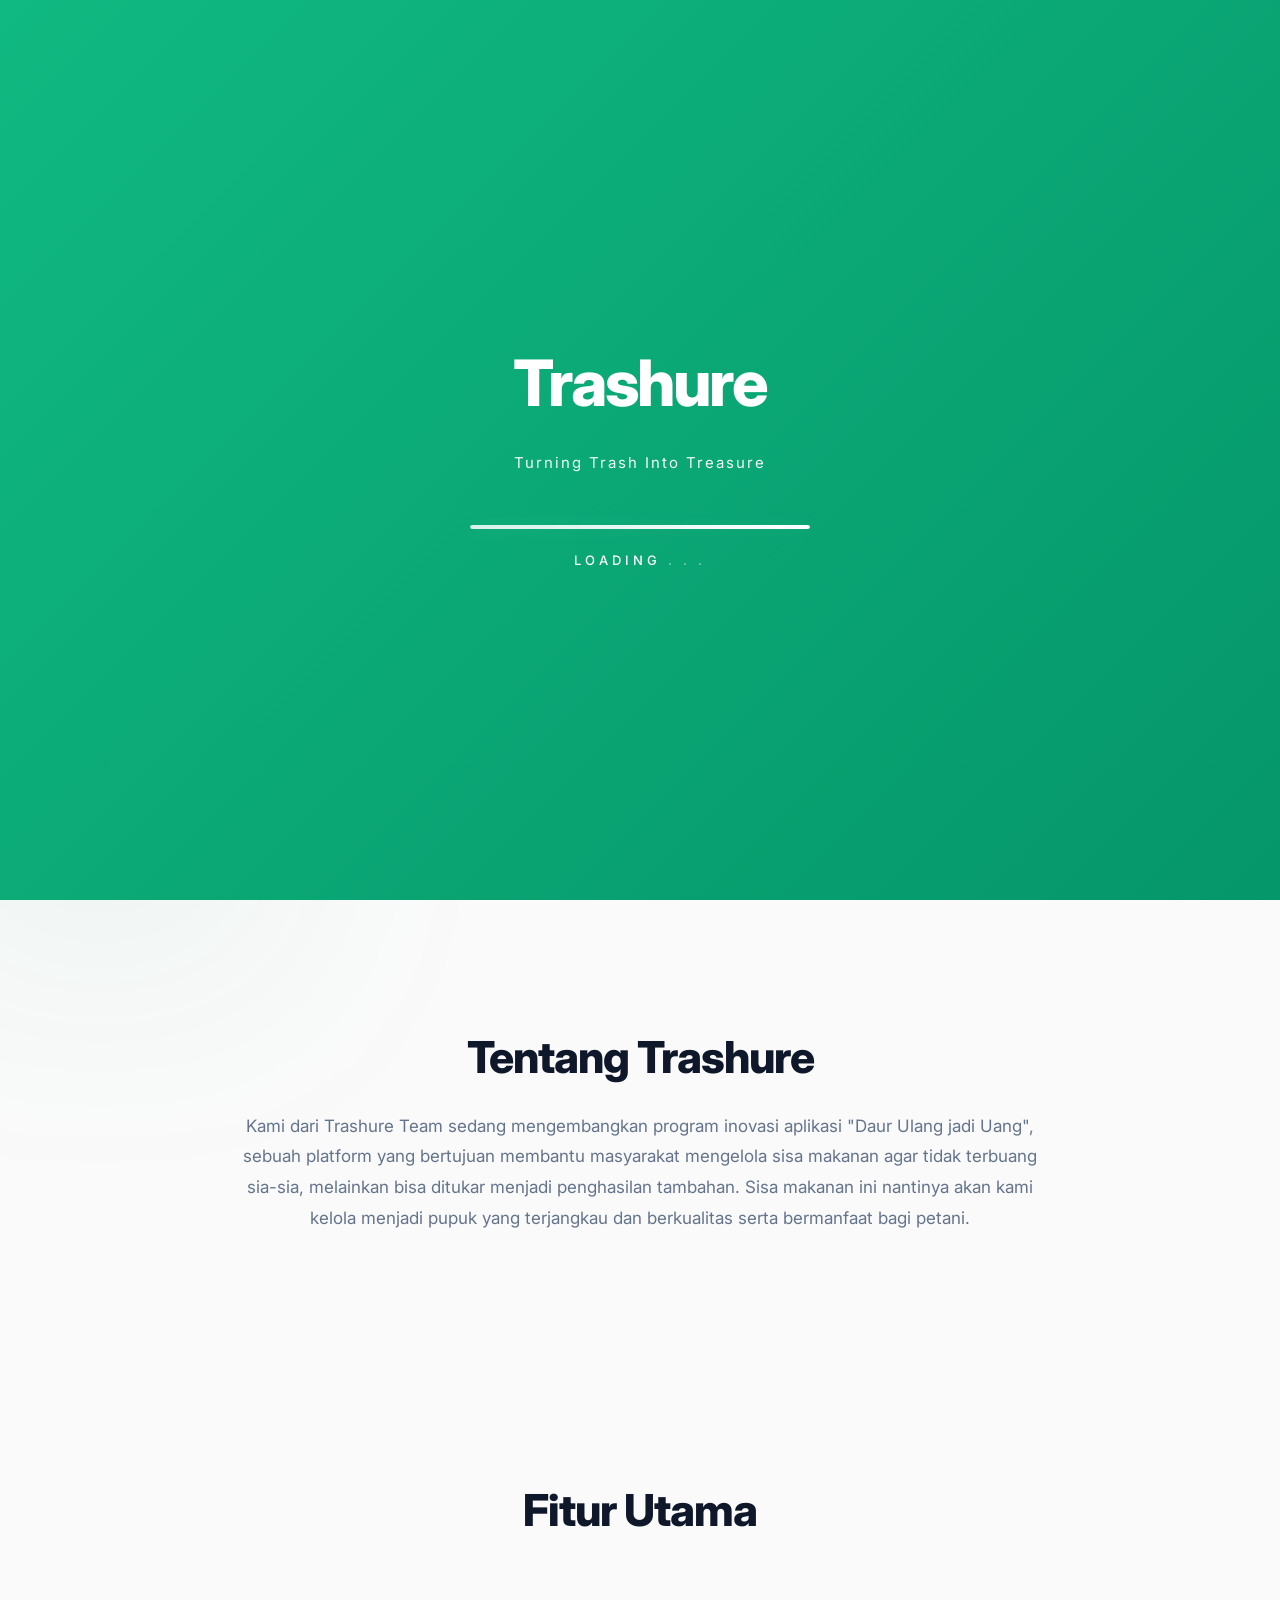
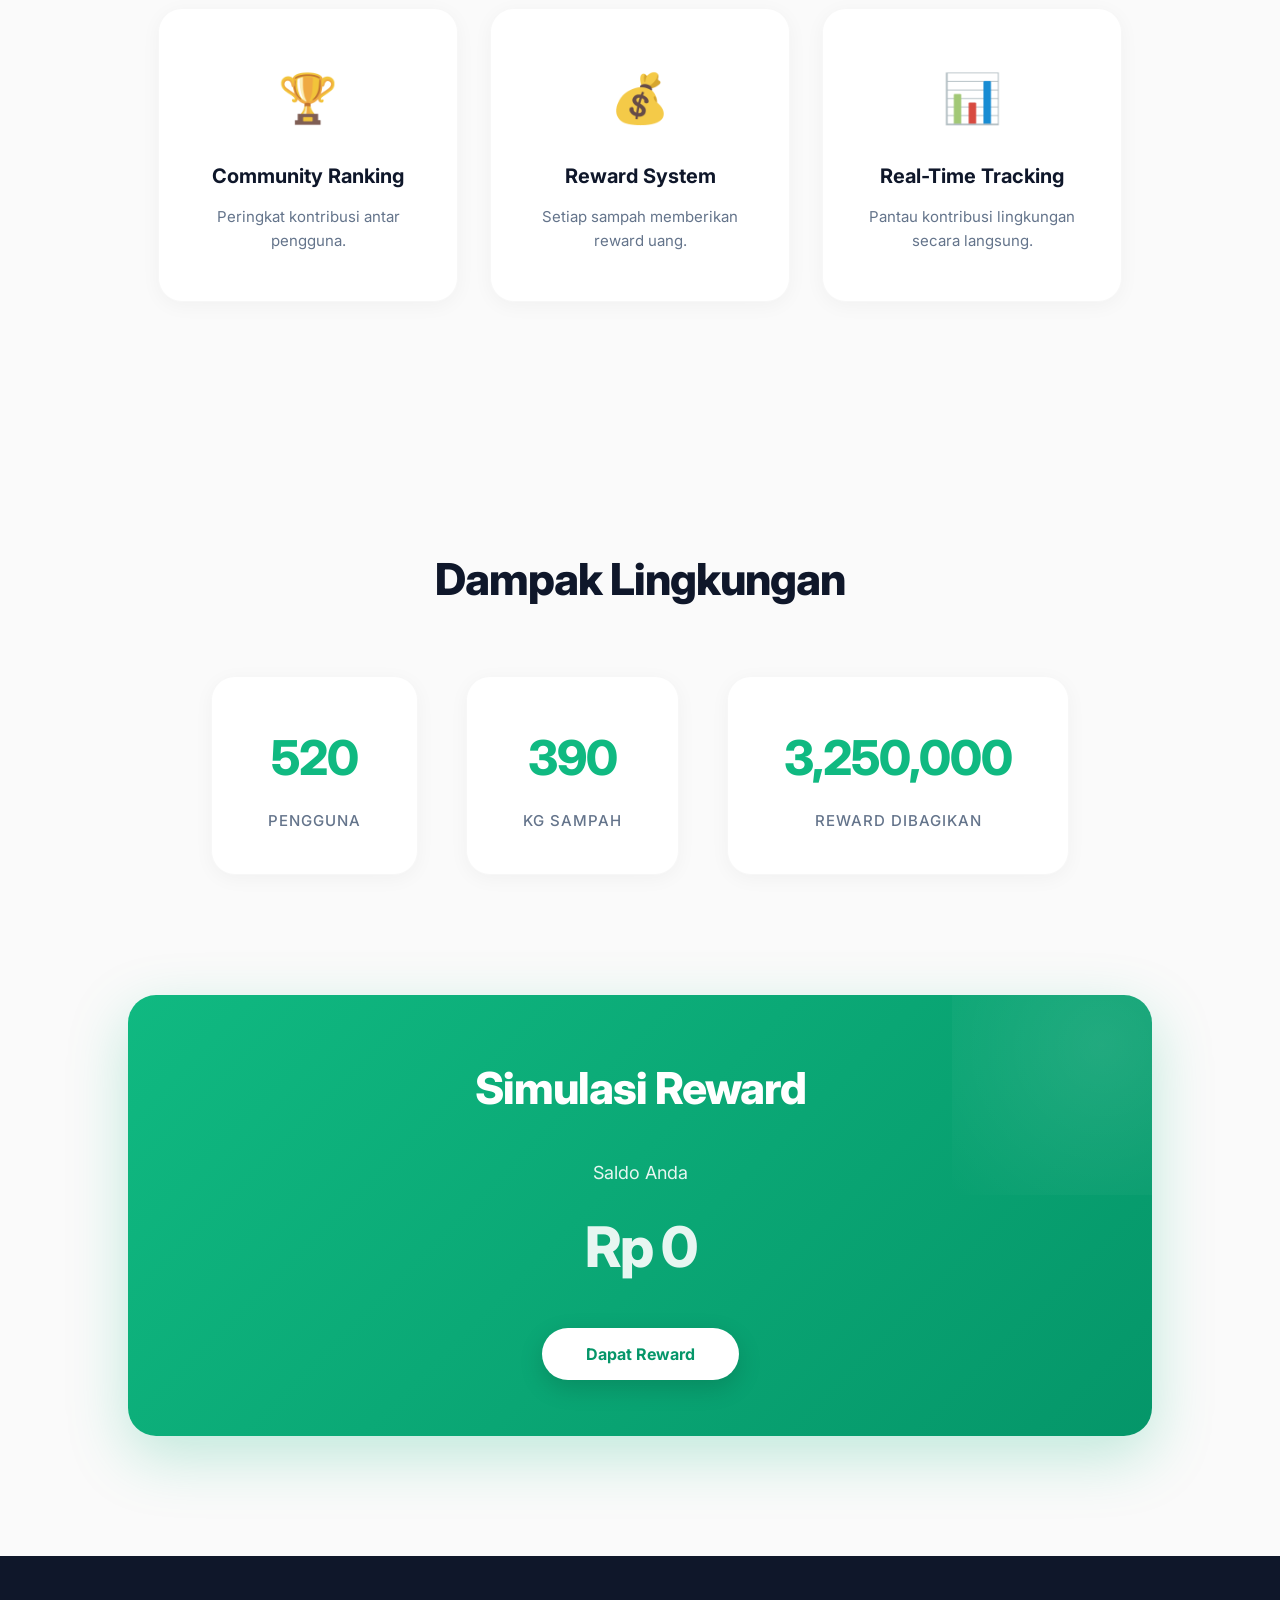
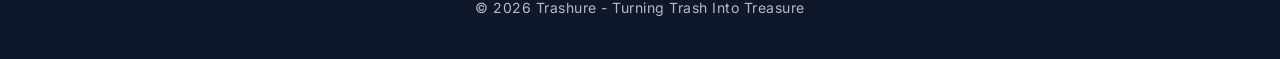
==== commit ebfa2aff: "update new desain" ====
--- a/index.html
+++ b/index.html
@@ -3,17 +3,18 @@
 <head>
 <meta charset="UTF-8">
 <meta name="viewport" content="width=device-width, initial-scale=1.0">
-<title>Trashure</title>
+<title>Trashure - Turning Trash Into Treasure</title>
 
 <link rel="stylesheet" href="style.css">
 
 <link rel="preconnect" href="https://fonts.googleapis.com">
-<link href="https://fonts.googleapis.com/css2?family=Inter:wght@300;400;500;600;700&display=swap" rel="stylesheet">
+<link href="https://fonts.googleapis.com/css2?family=Inter:wght@300;400;500;600;700;800&display=swap" rel="stylesheet">
 </head>
 
 <body>
 
 <div class="bg-blur"></div>
+<div class="bg-blur-2"></div>
 
 <!-- INTRO SCREEN -->
 <div id="intro">
@@ -105,16 +106,19 @@
 <div class="feature-grid">
 
 <div class="feature">
+<div class="feature-icon">🏆</div>
 <h3>Community Ranking</h3>
 <p>Peringkat kontribusi antar pengguna.</p>
 </div>
 
 <div class="feature">
+<div class="feature-icon">💰</div>
 <h3>Reward System</h3>
 <p>Setiap sampah memberikan reward uang.</p>
 </div>
 
 <div class="feature">
+<div class="feature-icon">📊</div>
 <h3>Real-Time Tracking</h3>
 <p>Pantau kontribusi lingkungan secara langsung.</p>
 </div>
@@ -160,10 +164,11 @@
 
 
 <footer>
-<p>© 2026 Trashure</p>
+<p>© 2026 Trashure - Turning Trash Into Treasure</p>
 </footer>
 
 <script src="script.js"></script>
 
 </body>
-</html>+</html>
+
--- a/style.css
+++ b/style.css
@@ -1,805 +1,932 @@
-*{
-margin:0;
-padding:0;
-box-sizing:border-box;
-font-family:'Inter',sans-serif;
-}
-
-body{
-background:#f8fafc;
-color:#1e293b;
-overflow-x:hidden;
-line-height:1.6;
-}
-
-/* BACKGROUND EFFECT */
-
-.bg-blur{
-position:fixed;
-width:700px;
-height:700px;
-background:radial-gradient(circle,#22c55e40,transparent);
-top:-250px;
-left:-250px;
-z-index:-1;
-filter:blur(140px);
-}
-
-/* INTRO */
-
-#intro{
-position:fixed;
-top:0;
-left:0;
-width:100%;
-height:100%;
-display:flex;
-justify-content:center;
-align-items:center;
-background:linear-gradient(135deg,#16a34a,#15803d);
-z-index:9999;
-transition:1s ease;
-}
-
-.intro-content{
-text-align:center;
-color:white;
-width:300px;
-}
-
-.intro-logo{
-font-size:60px;
-font-weight:700;
-letter-spacing:-1px;
-opacity:0;
-transform:translateY(20px);
-animation:introLogo 1s forwards;
-}
-
-@keyframes introLogo{
-to{
-opacity:1;
-transform:translateY(0);
-}
-}
-
-.intro-tag{
-font-size:14px;
-margin-bottom:40px;
-opacity:0.9;
-letter-spacing:1px;
-}
-
-.intro-loader{
-width:100%;
-}
-
-.progress-bar{
-width:100%;
-height:6px;
-background:rgba(255,255,255,0.3);
-border-radius:20px;
-overflow:hidden;
-margin-bottom:15px;
-}
-
-.progress{
-height:100%;
-width:0%;
-background:white;
-border-radius:20px;
-animation:progressLoad 3s ease forwards;
-}
-
-@keyframes progressLoad{
-0%{width:0%}
-30%{width:40%}
-60%{width:70%}
-100%{width:100%}
-}
-
-.loading-text{
-font-size:13px;
-letter-spacing:3px;
-}
-
-.dot{
-animation:blink 1.4s infinite;
-}
-
-.dot:nth-child(2){
-animation-delay:0.2s;
-}
-
-.dot:nth-child(3){
-animation-delay:0.4s;
-}
-
-@keyframes blink{
-0%{opacity:0}
-50%{opacity:1}
-100%{opacity:0}
-}
-
-/* NAVBAR */
-
-header{
-display:flex;
-justify-content:space-between;
-align-items:center;
-padding:18px 8%;
-background:rgba(255,255,255,0.8);
-position:fixed;
-width:100%;
-top:0;
-backdrop-filter:blur(16px);
-box-shadow:0 8px 30px rgba(0,0,0,0.06);
-z-index:1000;
-transition:0.3s;
-}
-
-.logo{
-font-size:24px;
-font-weight:700;
-color:#22c55e;
-letter-spacing:-0.5px;
-}
-
-nav{
-display:flex;
-gap:28px;
-}
-
-nav a{
-text-decoration:none;
-color:#334155;
-font-weight:500;
-position:relative;
-font-size:15px;
-}
-
-nav a::after{
-content:"";
-position:absolute;
-width:0%;
-height:2px;
-left:0;
-bottom:-6px;
-background:#22c55e;
-transition:0.3s;
-}
-
-nav a:hover::after{
-width:100%;
-}
-
-.nav-right{
-display:flex;
-align-items:center;
-gap:15px;
-}
-
-.download{
-background:#22c55e;
-color:white;
-border:none;
-padding:10px 20px;
-border-radius:40px;
-cursor:pointer;
-font-weight:600;
-font-size:14px;
-transition:0.25s;
-box-shadow:0 10px 20px rgba(34,197,94,0.25);
-}
-
-.download:hover{
-transform:translateY(-3px);
-box-shadow:0 14px 28px rgba(34,197,94,0.35);
-}
-
-.menu{
-display:none;
-font-size:24px;
-cursor:pointer;
-}
-
-/* HERO */
-
-.hero{
-height:100vh;
-display:flex;
-flex-direction:column;
-justify-content:center;
-align-items:center;
-text-align:center;
-padding:20px;
-background:linear-gradient(135deg,#22c55e,#15803d);
-color:white;
-opacity:0;
-transition:1.2s;
-}
-
-.hero.show{
-opacity:1;
-}
-
-.hero h1{
-font-size:60px;
-margin-bottom:20px;
-font-weight:700;
-letter-spacing:-1px;
-}
-
-.hero p{
-max-width:650px;
-margin-bottom:40px;
-opacity:0.95;
-font-size:17px;
-}
-
-.hero-buttons{
-display:flex;
-gap:18px;
-}
-
-.primary{
-background:white;
-color:#15803d;
-border:none;
-padding:14px 28px;
-border-radius:40px;
-cursor:pointer;
-font-weight:600;
-font-size:15px;
-transition:0.3s;
-box-shadow:0 10px 25px rgba(0,0,0,0.15);
-}
-
-.primary:hover{
-transform:translateY(-4px);
-box-shadow:0 18px 35px rgba(0,0,0,0.25);
-}
-
-.secondary{
-background:transparent;
-border:2px solid white;
-color:white;
-padding:14px 28px;
-border-radius:40px;
-cursor:pointer;
-transition:0.3s;
-font-weight:500;
-}
-
-.secondary:hover{
-background:white;
-color:#15803d;
-}
-
-/* SECTIONS */
-
-section{
-padding:120px 10%;
-text-align:center;
-}
-
-section h2{
-font-size:38px;
-margin-bottom:18px;
-letter-spacing:-0.5px;
-}
-
-/* FEATURES */
-
-.feature-grid{
-display:flex;
-gap:35px;
-justify-content:center;
-flex-wrap:wrap;
-margin-top:50px;
-}
-
-.feature{
-background:white;
-padding:40px;
-border-radius:20px;
-width:270px;
-box-shadow:0 12px 35px rgba(0,0,0,0.08);
-transition:0.35s;
-border:1px solid #f1f5f9;
-}
-
-.feature:hover{
-transform:translateY(-12px);
-box-shadow:0 20px 45px rgba(0,0,0,0.15);
-}
-
-.feature h3{
-margin-bottom:10px;
-font-size:18px;
-}
-
-/* STATS */
-
-.stats{
-display:flex;
-justify-content:center;
-gap:50px;
-flex-wrap:wrap;
-margin-top:45px;
-}
-
-.stat{
-background:white;
-padding:35px 45px;
-border-radius:20px;
-box-shadow:0 10px 30px rgba(0,0,0,0.08);
-border:1px solid #f1f5f9;
-}
-
-.stat h3{
-font-size:42px;
-color:#22c55e;
-margin-bottom:5px;
-}
-
-/* WALLET */
-
-.wallet{
-background:linear-gradient(135deg,#16a34a,#15803d);
-color:white;
-border-radius:24px;
-margin:0 10%;
-box-shadow:0 20px 50px rgba(0,0,0,0.25);
-padding:40px 20px;
-}
-
-.balance{
-font-size:18px;
-margin:20px;
-}
-
-.balance h3{
-font-size:46px;
-margin-top:10px;
-font-weight:700;
-}
-
-.wallet button{
-padding:13px 35px;
-border:none;
-border-radius:40px;
-background:white;
-color:#15803d;
-cursor:pointer;
-font-weight:600;
-font-size:15px;
-transition:0.3s;
-}
-
-.wallet button:hover{
-transform:scale(1.07);
-box-shadow:0 10px 25px rgba(0,0,0,0.25);
-}
-
-/* FOOTER */
-
-footer{
-background:#0f172a;
-color:white;
-padding:35px;
-text-align:center;
-margin-top:100px;
-font-size:14px;
-}
-
-/* REVEAL */
-
-.reveal{
-opacity:0;
-transform:translateY(50px);
-transition:1s;
-}
-
-.reveal.active{
-opacity:1;
-transform:translateY(0);
-}
-
-/* MOBILE */
-
-@media(max-width:768px){
-
-nav{
-position:absolute;
-top:70px;
-left:0;
-background:white;
-width:100%;
-flex-direction:column;
-align-items:center;
-display:none;
-padding:25px;
-box-shadow:0 10px 25px rgba(0,0,0,0.1);
-}
-
-nav.show{
-display:flex;
-}
-
-.menu{
-display:block;
-}
-
-.hero h1{
-font-size:40px;
-}
-
-.hero-buttons{
-flex-direction:column;
-}
-
-section{
-padding:90px 25px;
-}
-
-.wallet{
-margin:0 20px;
-}
-
-}
-
-/* LOGIN BUTTON */
-
-.login-btn{
-text-decoration:none;
-padding:10px 20px;
-border-radius:40px;
-border:2px solid #22c55e;
-color:#22c55e;
-font-weight:600;
-transition:0.3s;
-font-size:14px;
-}
-
-.login-btn:hover{
-background:#22c55e;
-color:white;
-}
-
-/* FORM */
-
-form{
-display:flex;
-flex-direction:column;
-gap:16px;
-max-width:350px;
-margin:30px auto;
-}
-
-form input{
-padding:13px;
-border-radius:12px;
-border:1px solid #e2e8f0;
-font-size:14px;
-transition:0.2s;
-}
-
-form input:focus{
-outline:none;
-border-color:#22c55e;
-box-shadow:0 0 0 2px #22c55e33;
-}
-
-form button{
-padding:13px;
-border:none;
-border-radius:40px;
-background:#22c55e;
-color:white;
-cursor:pointer;
-font-weight:600;
-transition:0.3s;
-}
-
-form button:hover{
-transform:translateY(-2px);
-box-shadow:0 10px 25px rgba(34,197,94,0.4);
-}
-
-/* AUTH PAGE */
-
-.auth-page{
-height:100vh;
-display:flex;
-align-items:center;
-justify-content:center;
-background:linear-gradient(135deg,#22c55e,#15803d);
-padding:20px;
-}
-
-/* AUTH CARD */
-
-.auth-card{
-background:white;
-padding:45px 35px;
-border-radius:22px;
-box-shadow:0 25px 70px rgba(0,0,0,0.25);
-text-align:center;
-animation:fadeAuth 0.6s ease;
-}
-
-@keyframes fadeAuth{
-from{
-opacity:0;
-transform:translateY(20px);
-}
-to{
-opacity:1;
-transform:translateY(0);
-}
-}
-
-.auth-card h2{
-font-size:30px;
-margin-bottom:5px;
-}
-
-.auth-sub{
-font-size:14px;
-color:#64748b;
-margin-bottom:25px;
-}
-
-.auth-switch{
-margin-top:20px;
-font-size:14px;
-}
-
-.auth-switch a{
-color:#22c55e;
-font-weight:600;
-text-decoration:none;
-}
-
-.auth-switch a:hover{
-text-decoration:underline;
-}
-
-.back-home{
-display:inline-block;
-margin-top:18px;
-font-size:13px;
-color:#64748b;
-text-decoration:none;
-}
-
-.back-home:hover{
-color:#22c55e;
-}
-
-/* GLOBAL SMOOTH */
-
-html{
-scroll-behavior:smooth;
-}
-
-body{
-animation:bgMove 18s infinite alternate ease-in-out;
-}
-
-@keyframes bgMove{
-0%{
-background-position:0% 50%;
-}
-100%{
-background-position:100% 50%;
-}
-}
-
-/* HERO FLOATING */
-
-.hero h1{
-animation:heroFloat 4s ease-in-out infinite;
-}
-
-@keyframes heroFloat{
-0%{
-transform:translateY(0px);
-}
-50%{
-transform:translateY(-10px);
-}
-100%{
-transform:translateY(0px);
-}
-}
-
-/* HERO PARAGRAPH FADE */
-
-.hero p{
-animation:fadeUp 1.5s ease forwards;
-animation-delay:0.3s;
-opacity:0;
-}
-
-.hero-buttons{
-animation:fadeUp 1.8s ease forwards;
-animation-delay:0.6s;
-opacity:0;
-}
-
-@keyframes fadeUp{
-from{
-opacity:0;
-transform:translateY(30px);
-}
-to{
-opacity:1;
-transform:translateY(0);
-}
-}
-
-/* FEATURE CARD ANIMATION */
-
-.feature{
-transition:all 0.4s cubic-bezier(.17,.67,.83,.67);
-position:relative;
-overflow:hidden;
-}
-
-.feature::before{
-content:"";
-position:absolute;
-width:120%;
-height:120%;
-background:radial-gradient(circle,#22c55e20,transparent);
-top:-20%;
-left:-20%;
-opacity:0;
-transition:0.5s;
-}
-
-.feature:hover::before{
-opacity:1;
-}
-
-.feature:hover{
-transform:translateY(-14px) scale(1.02);
-}
-
-/* STAT CARD ANIMATION */
-
-.stat{
-transition:0.35s;
-}
-
-.stat:hover{
-transform:translateY(-8px) scale(1.03);
-box-shadow:0 25px 50px rgba(0,0,0,0.15);
-}
-
-/* WALLET GLOW */
-
-.wallet{
-position:relative;
-overflow:hidden;
-}
-
-.wallet::before{
-content:"";
-position:absolute;
-width:400%;
-height:400%;
-background:radial-gradient(circle,#ffffff20,transparent);
-top:-150%;
-left:-150%;
-animation:walletGlow 8s linear infinite;
-}
-
-@keyframes walletGlow{
-0%{
-transform:rotate(0deg);
-}
-100%{
-transform:rotate(360deg);
-}
-}
-
-/* BUTTON RIPPLE */
-
-button{
-position:relative;
-overflow:hidden;
-}
-
-button::after{
-content:"";
-position:absolute;
-width:0;
-height:0;
-border-radius:50%;
-background:rgba(255,255,255,0.4);
-transform:translate(-50%,-50%);
-top:50%;
-left:50%;
-opacity:0;
-transition:0.6s;
-}
-
-button:active::after{
-width:300px;
-height:300px;
-opacity:1;
-transition:0s;
-}
-
-/* NAVBAR SCROLL EFFECT */
-
-header.scrolled{
-box-shadow:0 15px 40px rgba(0,0,0,0.12);
-backdrop-filter:blur(18px);
-}
-
-/* FEATURE ICON FLOAT */
-
-.feature h3{
-transition:0.3s;
-}
-
-.feature:hover h3{
-transform:translateY(-4px);
-}
-
-/* COUNTER PULSE */
-
-.counter{
-animation:pulseNumber 2s infinite ease-in-out;
-}
-
-@keyframes pulseNumber{
-0%{
-transform:scale(1);
-}
-50%{
-transform:scale(1.05);
-}
-100%{
-transform:scale(1);
-}
-}
-
-/* FOOTER FADE */
-
-footer{
-animation:fadeFooter 1s ease forwards;
-}
-
-@keyframes fadeFooter{
-from{
-opacity:0;
-transform:translateY(20px);
-}
-to{
-opacity:1;
-transform:translateY(0);
-}
-}
-
-/* BACKGROUND FLOAT */
-
-.bg-blur{
-animation:blurMove 25s infinite alternate ease-in-out;
-}
-
-@keyframes blurMove{
-0%{
-transform:translate(0,0) scale(1);
-}
-50%{
-transform:translate(100px,60px) scale(1.1);
-}
-100%{
-transform:translate(-80px,-40px) scale(1.05);
-}
-}+/* ============================================
+   TRASHURE - MODERN MINIMALIST DESIGN
+   Upgraded with clean, elegant aesthetics
+============================================ */
+
+* {
+  margin: 0;
+  padding: 0;
+  box-sizing: border-box;
+  font-family: 'Inter', -apple-system, BlinkMacSystemFont, sans-serif;
+}
+
+html {
+  scroll-behavior: smooth;
+}
+
+body {
+  background: #fafafa;
+  color: #0f172a;
+  overflow-x: hidden;
+  line-height: 1.7;
+  -webkit-font-smoothing: antialiased;
+  -moz-osx-font-smoothing: grayscale;
+}
+
+/* ============================================
+   BACKGROUND AMBIENT EFFECTS
+============================================ */
+
+.bg-blur {
+  position: fixed;
+  width: 600px;
+  height: 600px;
+  background: radial-gradient(circle, rgba(16, 185, 129, 0.08), transparent);
+  top: -200px;
+  right: -200px;
+  z-index: -1;
+  filter: blur(100px);
+  animation: blurMove 20s infinite alternate ease-in-out;
+}
+
+.bg-blur-2 {
+  position: fixed;
+  width: 500px;
+  height: 500px;
+  background: radial-gradient(circle, rgba(5, 150, 105, 0.06), transparent);
+  bottom: -150px;
+  left: -150px;
+  z-index: -1;
+  filter: blur(90px);
+  animation: blurMove 25s infinite alternate-reverse ease-in-out;
+}
+
+@keyframes blurMove {
+  0% {
+    transform: translate(0, 0) scale(1);
+  }
+  50% {
+    transform: translate(50px, 30px) scale(1.1);
+  }
+  100% {
+    transform: translate(-30px, -20px) scale(1.05);
+  }
+}
+
+/* ============================================
+   INTRO / LOADING SCREEN - PREMIUM
+============================================ */
+
+#intro {
+  position: fixed;
+  top: 0;
+  left: 0;
+  width: 100%;
+  height: 100%;
+  display: flex;
+  justify-content: center;
+  align-items: center;
+  background: linear-gradient(135deg, #10b981 0%, #059669 100%);
+  z-index: 9999;
+  transition: opacity 0.8s cubic-bezier(0.4, 0, 0.2, 1);
+}
+
+.intro-content {
+  text-align: center;
+  color: white;
+  width: 340px;
+}
+
+.intro-logo {
+  font-size: 64px;
+  font-weight: 800;
+  letter-spacing: -2px;
+  opacity: 0;
+  transform: translateY(30px) scale(0.9);
+  animation: introLogo 1.2s cubic-bezier(0.34, 1.56, 0.64, 1) forwards;
+}
+
+@keyframes introLogo {
+  to {
+    opacity: 1;
+    transform: translateY(0) scale(1);
+  }
+}
+
+.intro-tag {
+  font-size: 15px;
+  margin-top: 12px;
+  margin-bottom: 50px;
+  opacity: 0;
+  letter-spacing: 2px;
+  font-weight: 400;
+  animation: fadeInUp 1s ease forwards 0.3s;
+}
+
+@keyframes fadeInUp {
+  to {
+    opacity: 0.95;
+    transform: translateY(0);
+  }
+}
+
+.intro-loader {
+  width: 100%;
+  opacity: 0;
+  animation: fadeIn 0.8s ease forwards 0.6s;
+}
+
+@keyframes fadeIn {
+  to {
+    opacity: 1;
+  }
+}
+
+.progress-bar {
+  width: 100%;
+  height: 4px;
+  background: rgba(255, 255, 255, 0.2);
+  border-radius: 10px;
+  overflow: hidden;
+  margin-bottom: 20px;
+  box-shadow: 0 0 20px rgba(255, 255, 255, 0.1);
+}
+
+.progress {
+  height: 100%;
+  width: 0%;
+  background: linear-gradient(90deg, rgba(255,255,255,0.8), rgba(255,255,255,1));
+  border-radius: 10px;
+  box-shadow: 0 0 15px rgba(255, 255, 255, 0.6);
+  animation: progressLoad 2.8s cubic-bezier(0.65, 0, 0.35, 1) forwards;
+}
+
+@keyframes progressLoad {
+  0% { width: 0%; }
+  30% { width: 35%; }
+  60% { width: 70%; }
+  100% { width: 100%; }
+}
+
+.loading-text {
+  font-size: 13px;
+  letter-spacing: 4px;
+  font-weight: 500;
+  text-transform: uppercase;
+}
+
+.dot {
+  animation: blink 1.4s infinite;
+  opacity: 0.5;
+}
+
+.dot:nth-child(2) {
+  animation-delay: 0.2s;
+}
+
+.dot:nth-child(3) {
+  animation-delay: 0.4s;
+}
+
+@keyframes blink {
+  0%, 100% { opacity: 0.3; }
+  50% { opacity: 1; }
+}
+
+/* ============================================
+   NAVBAR - GLASSMORPHISM
+============================================ */
+
+header {
+  display: flex;
+  justify-content: space-between;
+  align-items: center;
+  padding: 20px 8%;
+  background: rgba(255, 255, 255, 0.7);
+  position: fixed;
+  width: 100%;
+  top: 0;
+  backdrop-filter: blur(20px) saturate(180%);
+  -webkit-backdrop-filter: blur(20px) saturate(180%);
+  border-bottom: 1px solid rgba(255, 255, 255, 0.3);
+  box-shadow: 0 4px 30px rgba(0, 0, 0, 0.03);
+  z-index: 1000;
+  transition: all 0.3s cubic-bezier(0.4, 0, 0.2, 1);
+}
+
+header.scrolled {
+  padding: 16px 8%;
+  background: rgba(255, 255, 255, 0.8);
+  box-shadow: 0 8px 40px rgba(0, 0, 0, 0.06);
+}
+
+.logo {
+  font-size: 26px;
+  font-weight: 800;
+  color: #10b981;
+  letter-spacing: -1px;
+  transition: transform 0.3s ease;
+}
+
+.logo:hover {
+  transform: scale(1.05);
+}
+
+nav {
+  display: flex;
+  gap: 36px;
+}
+
+nav a {
+  text-decoration: none;
+  color: #475569;
+  font-weight: 500;
+  position: relative;
+  font-size: 15px;
+  transition: color 0.3s ease;
+}
+
+nav a::after {
+  content: "";
+  position: absolute;
+  width: 0%;
+  height: 2px;
+  left: 50%;
+  bottom: -8px;
+  background: #10b981;
+  transition: all 0.3s cubic-bezier(0.4, 0, 0.2, 1);
+  transform: translateX(-50%);
+}
+
+nav a:hover {
+  color: #10b981;
+}
+
+nav a:hover::after {
+  width: 100%;
+}
+
+.nav-right {
+  display: flex;
+  align-items: center;
+  gap: 16px;
+}
+
+.login-btn {
+  text-decoration: none;
+  padding: 10px 24px;
+  border-radius: 50px;
+  border: 1.5px solid #10b981;
+  color: #10b981;
+  font-weight: 600;
+  font-size: 14px;
+  transition: all 0.3s cubic-bezier(0.4, 0, 0.2, 1);
+}
+
+.login-btn:hover {
+  background: #10b981;
+  color: white;
+  transform: translateY(-2px);
+  box-shadow: 0 8px 20px rgba(16, 185, 129, 0.25);
+}
+
+.download {
+  background: linear-gradient(135deg, #10b981, #059669);
+  color: white;
+  border: none;
+  padding: 11px 26px;
+  border-radius: 50px;
+  cursor: pointer;
+  font-weight: 600;
+  font-size: 14px;
+  transition: all 0.3s cubic-bezier(0.4, 0, 0.2, 1);
+  box-shadow: 0 6px 20px rgba(16, 185, 129, 0.2);
+}
+
+.download:hover {
+  transform: translateY(-3px);
+  box-shadow: 0 12px 30px rgba(16, 185, 129, 0.3);
+}
+
+.menu {
+  display: none;
+  font-size: 24px;
+  cursor: pointer;
+  color: #475569;
+}
+
+/* ============================================
+   HERO SECTION - ELEGANT
+============================================ */
+
+.hero {
+  min-height: 100vh;
+  display: flex;
+  flex-direction: column;
+  justify-content: center;
+  align-items: center;
+  text-align: center;
+  padding: 140px 20px 60px;
+  background: linear-gradient(135deg, #10b981 0%, #059669 100%);
+  color: white;
+  opacity: 0;
+  transition: opacity 1s cubic-bezier(0.4, 0, 0.2, 1);
+  position: relative;
+  overflow: hidden;
+}
+
+.hero::before {
+  content: "";
+  position: absolute;
+  width: 100%;
+  height: 100%;
+  background: radial-gradient(circle at 30% 50%, rgba(255,255,255,0.08), transparent);
+  pointer-events: none;
+}
+
+.hero.show {
+  opacity: 1;
+}
+
+.hero h1 {
+  font-size: 68px;
+  margin-bottom: 24px;
+  font-weight: 800;
+  letter-spacing: -2px;
+  line-height: 1.1;
+  animation: heroFloat 6s ease-in-out infinite;
+}
+
+@keyframes heroFloat {
+  0%, 100% {
+    transform: translateY(0px);
+  }
+  50% {
+    transform: translateY(-12px);
+  }
+}
+
+.hero p {
+  max-width: 620px;
+  margin-bottom: 44px;
+  opacity: 0;
+  font-size: 18px;
+  line-height: 1.7;
+  font-weight: 400;
+  animation: fadeUp 1.2s ease forwards 0.3s;
+}
+
+@keyframes fadeUp {
+  from {
+    opacity: 0;
+    transform: translateY(30px);
+  }
+  to {
+    opacity: 0.95;
+    transform: translateY(0);
+  }
+}
+
+.hero-buttons {
+  display: flex;
+  gap: 18px;
+  opacity: 0;
+  animation: fadeUp 1.2s ease forwards 0.5s;
+}
+
+.primary {
+  background: white;
+  color: #059669;
+  border: none;
+  padding: 16px 36px;
+  border-radius: 50px;
+  cursor: pointer;
+  font-weight: 700;
+  font-size: 16px;
+  transition: all 0.3s cubic-bezier(0.4, 0, 0.2, 1);
+  box-shadow: 0 10px 30px rgba(0, 0, 0, 0.15);
+}
+
+.primary:hover {
+  transform: translateY(-4px);
+  box-shadow: 0 16px 40px rgba(0, 0, 0, 0.25);
+}
+
+.secondary {
+  background: transparent;
+  border: 2px solid rgba(255, 255, 255, 0.8);
+  color: white;
+  padding: 16px 36px;
+  border-radius: 50px;
+  cursor: pointer;
+  transition: all 0.3s cubic-bezier(0.4, 0, 0.2, 1);
+  font-weight: 600;
+  font-size: 16px;
+  backdrop-filter: blur(10px);
+}
+
+.secondary:hover {
+  background: rgba(255, 255, 255, 0.15);
+  border-color: white;
+  transform: translateY(-2px);
+}
+
+/* ============================================
+   SECTIONS - CLEAN LAYOUT
+============================================ */
+
+section {
+  padding: 120px 10%;
+  text-align: center;
+}
+
+section h2 {
+  font-size: 44px;
+  margin-bottom: 16px;
+  font-weight: 800;
+  letter-spacing: -1px;
+  color: #0f172a;
+}
+
+section p {
+  color: #64748b;
+  font-size: 17px;
+  line-height: 1.8;
+}
+
+/* ============================================
+   ABOUT SECTION
+============================================ */
+
+.about p {
+  max-width: 800px;
+  margin: 0 auto;
+}
+
+/* ============================================
+   FEATURES - MODERN CARDS
+============================================ */
+
+.feature-grid {
+  display: flex;
+  gap: 32px;
+  justify-content: center;
+  flex-wrap: wrap;
+  margin-top: 60px;
+}
+
+.feature {
+  background: white;
+  padding: 48px 36px;
+  border-radius: 24px;
+  width: 300px;
+  box-shadow: 0 4px 20px rgba(0, 0, 0, 0.04);
+  transition: all 0.4s cubic-bezier(0.4, 0, 0.2, 1);
+  border: 1px solid rgba(0, 0, 0, 0.03);
+  position: relative;
+  overflow: hidden;
+}
+
+.feature::before {
+  content: "";
+  position: absolute;
+  top: 0;
+  left: 0;
+  width: 100%;
+  height: 4px;
+  background: linear-gradient(90deg, #10b981, #059669);
+  transform: scaleX(0);
+  transition: transform 0.4s cubic-bezier(0.4, 0, 0.2, 1);
+}
+
+.feature:hover::before {
+  transform: scaleX(1);
+}
+
+.feature:hover {
+  transform: translateY(-12px);
+  box-shadow: 0 20px 50px rgba(16, 185, 129, 0.12);
+}
+
+.feature-icon {
+  font-size: 48px;
+  margin-bottom: 20px;
+  filter: grayscale(0.2);
+  transition: all 0.3s ease;
+}
+
+.feature:hover .feature-icon {
+  transform: scale(1.15) rotate(5deg);
+  filter: grayscale(0);
+}
+
+.feature h3 {
+  margin-bottom: 12px;
+  font-size: 20px;
+  font-weight: 700;
+  color: #0f172a;
+  transition: color 0.3s ease;
+}
+
+.feature:hover h3 {
+  color: #10b981;
+}
+
+.feature p {
+  font-size: 15px;
+  color: #64748b;
+  line-height: 1.6;
+}
+
+/* ============================================
+   IMPACT STATS - MINIMALIST
+============================================ */
+
+.stats {
+  display: flex;
+  justify-content: center;
+  gap: 48px;
+  flex-wrap: wrap;
+  margin-top: 60px;
+}
+
+.stat {
+  background: white;
+  padding: 40px 56px;
+  border-radius: 24px;
+  box-shadow: 0 4px 20px rgba(0, 0, 0, 0.04);
+  border: 1px solid rgba(0, 0, 0, 0.03);
+  transition: all 0.4s cubic-bezier(0.4, 0, 0.2, 1);
+  min-width: 200px;
+}
+
+.stat:hover {
+  transform: translateY(-8px);
+  box-shadow: 0 16px 40px rgba(16, 185, 129, 0.1);
+}
+
+.stat h3 {
+  font-size: 48px;
+  color: #10b981;
+  margin-bottom: 8px;
+  font-weight: 800;
+  letter-spacing: -1px;
+}
+
+.stat p {
+  font-size: 15px;
+  color: #64748b;
+  font-weight: 500;
+  text-transform: uppercase;
+  letter-spacing: 1px;
+}
+
+/* ============================================
+   WALLET - GRADIENT CARD
+============================================ */
+
+.wallet {
+  background: linear-gradient(135deg, #10b981 0%, #059669 100%);
+  color: white;
+  border-radius: 28px;
+  margin: 0 10%;
+  box-shadow: 0 20px 60px rgba(16, 185, 129, 0.25);
+  padding: 56px 40px;
+  position: relative;
+  overflow: hidden;
+}
+
+.wallet::before {
+  content: "";
+  position: absolute;
+  width: 300px;
+  height: 300px;
+  background: radial-gradient(circle, rgba(255,255,255,0.1), transparent);
+  top: -100px;
+  right: -100px;
+  pointer-events: none;
+}
+
+.wallet h2 {
+  color: white;
+  margin-bottom: 32px;
+}
+
+.balance {
+  font-size: 18px;
+  margin-bottom: 32px;
+  opacity: 0.9;
+}
+
+.balance h3 {
+  font-size: 56px;
+  margin-top: 12px;
+  font-weight: 800;
+  letter-spacing: -2px;
+}
+
+.wallet button {
+  padding: 16px 44px;
+  border: none;
+  border-radius: 50px;
+  background: white;
+  color: #059669;
+  cursor: pointer;
+  font-weight: 700;
+  font-size: 16px;
+  transition: all 0.3s cubic-bezier(0.4, 0, 0.2, 1);
+  box-shadow: 0 8px 24px rgba(0, 0, 0, 0.15);
+}
+
+.wallet button:hover {
+  transform: translateY(-3px) scale(1.05);
+  box-shadow: 0 16px 40px rgba(0, 0, 0, 0.25);
+}
+
+/* ============================================
+   FOOTER
+============================================ */
+
+footer {
+  background: #0f172a;
+  color: rgba(255, 255, 255, 0.7);
+  padding: 40px;
+  text-align: center;
+  margin-top: 120px;
+  font-size: 14px;
+  letter-spacing: 0.5px;
+}
+
+/* ============================================
+   REVEAL ANIMATION
+============================================ */
+
+.reveal {
+  opacity: 0;
+  transform: translateY(50px);
+  transition: all 1s cubic-bezier(0.4, 0, 0.2, 1);
+}
+
+.reveal.active {
+  opacity: 1;
+  transform: translateY(0);
+}
+
+/* ============================================
+   AUTH PAGES - ELEGANT FORMS
+============================================ */
+
+.auth-page {
+  min-height: 100vh;
+  display: flex;
+  align-items: center;
+  justify-content: center;
+  background: linear-gradient(135deg, #10b981 0%, #059669 100%);
+  padding: 20px;
+  position: relative;
+  overflow: hidden;
+}
+
+.auth-page::before {
+  content: "";
+  position: absolute;
+  width: 600px;
+  height: 600px;
+  background: radial-gradient(circle, rgba(255,255,255,0.1), transparent);
+  top: -200px;
+  left: -200px;
+  animation: blurMove 20s infinite alternate ease-in-out;
+}
+
+.auth-container {
+  position: relative;
+  z-index: 1;
+}
+
+.auth-card {
+  background: white;
+  padding: 56px 48px;
+  border-radius: 28px;
+  box-shadow: 0 30px 90px rgba(0, 0, 0, 0.2);
+  text-align: center;
+  animation: fadeAuth 0.8s cubic-bezier(0.4, 0, 0.2, 1);
+  max-width: 440px;
+  width: 100%;
+}
+
+@keyframes fadeAuth {
+  from {
+    opacity: 0;
+    transform: translateY(30px) scale(0.95);
+  }
+  to {
+    opacity: 1;
+    transform: translateY(0) scale(1);
+  }
+}
+
+.auth-card h2 {
+  font-size: 36px;
+  margin-bottom: 8px;
+  font-weight: 800;
+  color: #0f172a;
+}
+
+.auth-sub {
+  font-size: 15px;
+  color: #64748b;
+  margin-bottom: 36px;
+}
+
+/* ============================================
+   FORMS - MODERN INPUTS
+============================================ */
+
+form {
+  display: flex;
+  flex-direction: column;
+  gap: 18px;
+  margin: 36px 0;
+}
+
+form input {
+  padding: 16px 20px;
+  border-radius: 14px;
+  border: 1.5px solid #e2e8f0;
+  font-size: 15px;
+  transition: all 0.3s cubic-bezier(0.4, 0, 0.2, 1);
+  background: #fafafa;
+}
+
+form input:focus {
+  outline: none;
+  border-color: #10b981;
+  background: white;
+  box-shadow: 0 0 0 4px rgba(16, 185, 129, 0.08);
+  transform: translateY(-2px);
+}
+
+form button {
+  padding: 16px;
+  border: none;
+  border-radius: 14px;
+  background: linear-gradient(135deg, #10b981, #059669);
+  color: white;
+  cursor: pointer;
+  font-weight: 700;
+  font-size: 16px;
+  transition: all 0.3s cubic-bezier(0.4, 0, 0.2, 1);
+  box-shadow: 0 8px 24px rgba(16, 185, 129, 0.25);
+  margin-top: 8px;
+}
+
+form button:hover {
+  transform: translateY(-3px);
+  box-shadow: 0 16px 40px rgba(16, 185, 129, 0.35);
+}
+
+.auth-switch {
+  margin-top: 28px;
+  font-size: 15px;
+  color: #64748b;
+}
+
+.auth-switch a {
+  color: #10b981;
+  font-weight: 700;
+  text-decoration: none;
+  transition: color 0.3s ease;
+}
+
+.auth-switch a:hover {
+  color: #059669;
+  text-decoration: underline;
+}
+
+.back-home {
+  display: inline-block;
+  margin-top: 24px;
+  font-size: 14px;
+  color: #94a3b8;
+  text-decoration: none;
+  transition: all 0.3s ease;
+}
+
+.back-home:hover {
+  color: #10b981;
+  transform: translateX(-4px);
+}
+
+/* ============================================
+   BUTTON RIPPLE EFFECT
+============================================ */
+
+button {
+  position: relative;
+  overflow: hidden;
+}
+
+button::after {
+  content: "";
+  position: absolute;
+  width: 0;
+  height: 0;
+  border-radius: 50%;
+  background: rgba(255, 255, 255, 0.4);
+  transform: translate(-50%, -50%);
+  top: 50%;
+  left: 50%;
+  opacity: 0;
+  transition: width 0.6s, height 0.6s, opacity 0.3s;
+}
+
+button:active::after {
+  width: 300px;
+  height: 300px;
+  opacity: 1;
+  transition: 0s;
+}
+
+/* ============================================
+   RESPONSIVE DESIGN
+============================================ */
+
+@media (max-width: 768px) {
+  nav {
+    position: absolute;
+    top: 80px;
+    left: 0;
+    background: rgba(255, 255, 255, 0.95);
+    backdrop-filter: blur(20px);
+    width: 100%;
+    flex-direction: column;
+    align-items: center;
+    display: none;
+    padding: 30px;
+    box-shadow: 0 10px 30px rgba(0, 0, 0, 0.08);
+    border-radius: 0 0 20px 20px;
+  }
+
+  nav.show {
+    display: flex;
+  }
+
+  .menu {
+    display: block;
+  }
+
+  .hero h1 {
+    font-size: 44px;
+  }
+
+  .hero p {
+    font-size: 16px;
+  }
+
+  .hero-buttons {
+    flex-direction: column;
+    width: 100%;
+  }
+
+  .hero-buttons button {
+    width: 100%;
+  }
+
+  section {
+    padding: 80px 6%;
+  }
+
+  section h2 {
+    font-size: 32px;
+  }
+
+  .feature {
+    width: 100%;
+  }
+
+  .wallet {
+    margin: 0 6%;
+    padding: 44px 32px;
+  }
+
+  .balance h3 {
+    font-size: 44px;
+  }
+
+  .auth-card {
+    padding: 44px 32px;
+  }
+}
+
+@media (max-width: 480px) {
+  .hero h1 {
+    font-size: 36px;
+  }
+
+  section h2 {
+    font-size: 28px;
+  }
+
+  .stats {
+    gap: 24px;
+  }
+
+  .stat {
+    padding: 32px 40px;
+  }
+
+  .stat h3 {
+    font-size: 40px;
+  }
+}
+
